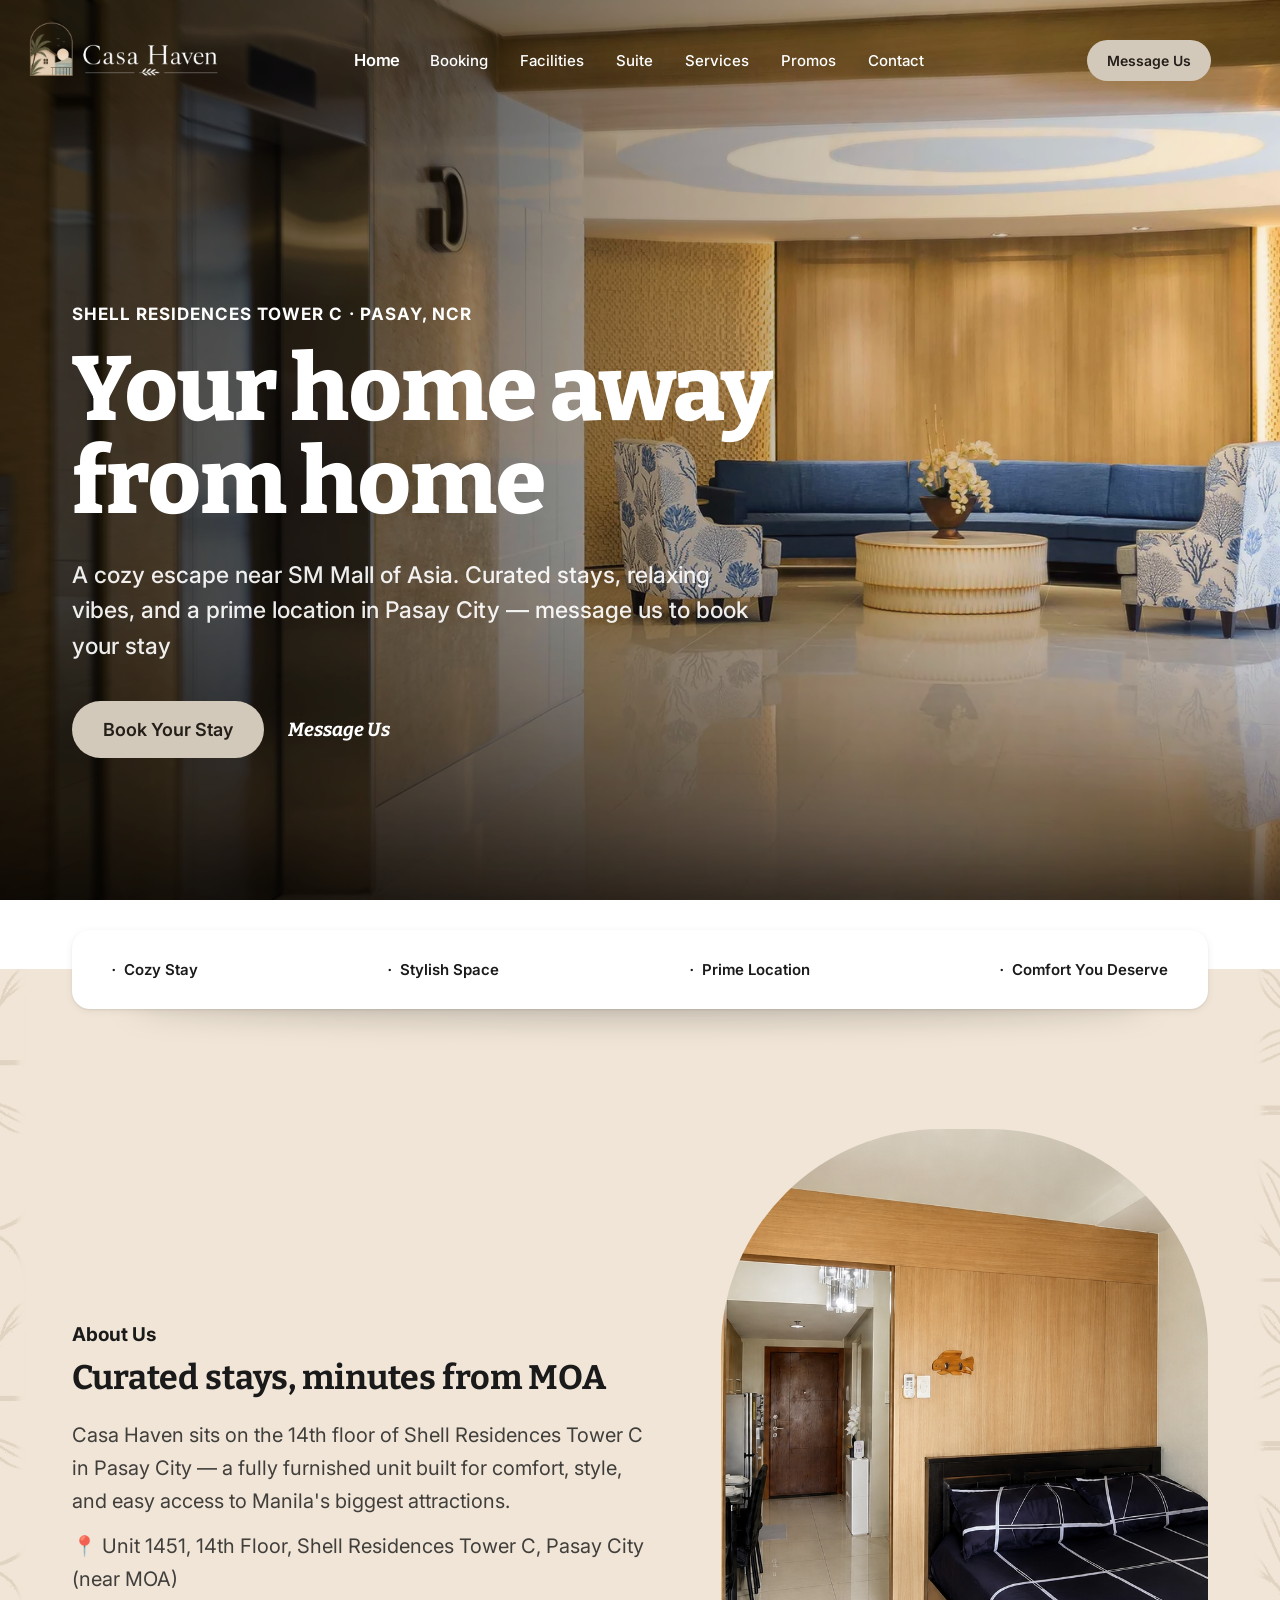
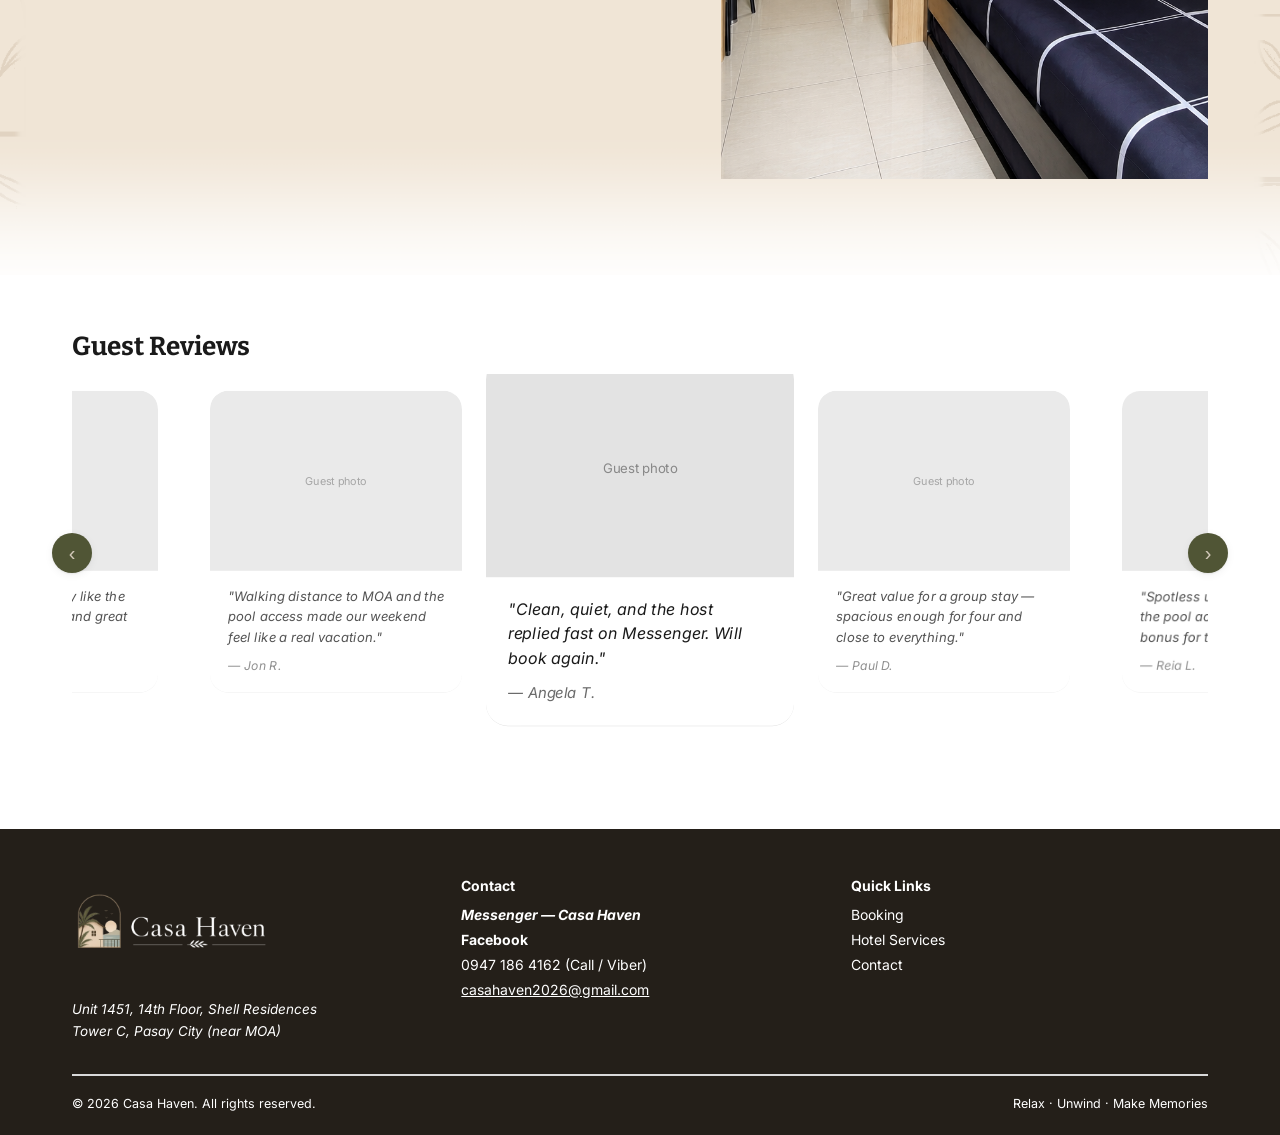
==== index.html @ 9dddc8ff "Add site files" ====
<!DOCTYPE html>
<html lang="en">
<head>
<meta charset="utf-8">
<meta name="viewport" content="width=device-width, initial-scale=1">
<title>Casa Haven</title>
<link rel="preconnect" href="https://fonts.googleapis.com">
<link href="https://fonts.googleapis.com/css2?family=Bitter:ital,wght@0,400;0,600;0,700;0,800;1,400;1,600&family=Inter:ital,wght@0,400;0,500;0,600;0,700;1,500;1,600&display=swap" rel="stylesheet">
<link rel="stylesheet" href="styles.css">
</head>
<body>

<div id="hero-bg-stage" class="hero-bg-stage">
  <div class="hero-bg-layer active" style="background-image:url('assets/hero_page_bg.webp')"></div>
  <div class="hero-bg-layer" style="background-image:url('assets/hero_page_bg2.webp')"></div>
  <div class="hero-bg-layer" style="background-image:url('assets/hero_page_bg3.webp')"></div>
</div>

<nav class="nav">
  <div class="nav-brand" data-nav="home">
    <div class="logo-slot"><img src="assets/ch_logo_v1.webp" alt="Casa Haven logo" class="logo-img"></div>
  </div>
  <button type="button" class="nav-toggle" id="nav-toggle" aria-label="Open menu" aria-expanded="false" aria-controls="nav-drawer">
    <span class="nav-toggle-bar"></span>
    <span class="nav-toggle-bar"></span>
    <span class="nav-toggle-bar"></span>
  </button>
  <div class="nav-overlay" id="nav-overlay"></div>
  <div class="nav-drawer" id="nav-drawer">
    <div class="nav-drawer-header">
      <div class="nav-brand" data-nav="home">
        <div class="logo-slot"><img src="assets/ch_logo_v1.webp" alt="Casa Haven logo" class="logo-img"></div>
      </div>
      <button type="button" class="nav-close" id="nav-close" aria-label="Close menu">&times;</button>
    </div>
    <div class="nav-links">
      <a href="#" data-nav="home">Home</a>
      <a href="#" data-nav="booking">Booking</a>
      <a href="#" data-nav="facilities">Facilities</a>
      <a href="#" data-nav="highlights">Suite</a>
      <a href="#" data-nav="services">Services</a>
      <a href="#" data-nav="promos">Promos</a>
      <a href="#" data-nav="contact">Contact</a>
    </div>
    <a class="btn-message" href="https://m.me/casahaven2026" target="_blank" rel="noopener">Message Us</a>
  </div>
</nav>

<!-- HOME -->
<main data-page="home" class="page">
  <section class="hero">
    <div class="wrap">
      <span class="eyebrow">Shell Residences Tower C · Pasay, NCR</span>
      <h1>Your home away from home</h1>
      <p class="hero-sub">A cozy escape near SM Mall of Asia. Curated stays, relaxing vibes, and a prime location in Pasay City — message us to book your stay</p>
      <div class="hero-ctas">
        <button type="button" class="btn-pill" data-goto="booking">Book Your Stay</button>
        <a class="link-italic-white" href="https://m.me/casahaven2026" target="_blank" rel="noopener">Message Us</a>
      </div>
    </div>
  </section>

  <div class="about-section">
    <div class="wrap tags-wrap">
      <div class="tags-card elev-sm">
        <div class="tag-item"><span class="dot">·</span><span>Cozy Stay</span></div>
        <div class="tag-item"><span class="dot">·</span><span>Stylish Space</span></div>
        <div class="tag-item"><span class="dot">·</span><span>Prime Location</span></div>
        <div class="tag-item"><span class="dot">·</span><span>Comfort You Deserve</span></div>
      </div>
    </div>

    <div class="wrap about-grid">
      <div class="about-text-fade">
        <span class="label-strong">About Us</span>
        <h2>Curated stays, minutes from MOA</h2>
        <p class="body-text">Casa Haven sits on the 14th floor of Shell Residences Tower C in Pasay City — a fully furnished unit built for comfort, style, and easy access to Manila's biggest attractions.</p>
        <p class="body-text">📍 Unit 1451, 14th Floor, Shell Residences Tower C, Pasay City (near MOA)</p>
      </div>
      <div class="arch-photo about-photo-fade"><img src="assets/bedroom.webp" alt="Casa Haven bedroom"></div>
    </div>
  </div>

  <div class="wrap reviews-wrap">
    <h2>Guest Reviews</h2>
    <div class="reviews-carousel">
      <button type="button" class="review-nav review-nav-prev" id="review-prev" aria-label="Previous review">&lsaquo;</button>
      <div class="reviews-viewport">
        <div class="reviews-grid" id="reviews-grid"></div>
      </div>
      <button type="button" class="review-nav review-nav-next" id="review-next" aria-label="Next review">&rsaquo;</button>
    </div>
  </div>
</main>

<!-- BOOKING -->
<section data-page="booking" class="page" hidden>
  <div class="wrap">
    <span class="label-strong">Booking</span>
    <h1 class="page-title">Plan your stay at Casa Haven</h1>
    <p class="body-text lede">Check our updated July 2026 availability and secure your preferred dates before they're fully booked. Message us with your preferred dates and number of guests to reserve your stay.</p>

    <div class="info-cards">
      <div class="card"><span class="card-kicker">Check-in</span><p class="card-title">2:00 PM</p></div>
      <div class="card"><span class="card-kicker">Check-out</span><p class="card-title">12:00 NN</p></div>
      <div class="card"><span class="card-kicker">Location</span><p class="card-title" style="font-size:16px">Tower C, Unit 1451</p></div>
    </div>

    <h2>Stay Rates</h2>
    <table class="table">
      <thead><tr><th>Guests</th><th>Weekdays (Mon–Thu)</th><th>Weekends (Fri–Sun)</th></tr></thead>
      <tbody>
        <tr><td>2 Guests</td><td>₱1,900</td><td>₱2,000</td></tr>
        <tr><td>3–4 Guests</td><td>₱2,400</td><td>₱2,500</td></tr>
      </tbody>
    </table>
    <p class="fine-print">Additional guest: ₱500 per person.</p>

    <h2>Pool Access</h2>
    <table class="table mb-lg">
      <thead><tr><th>When</th><th>Rate</th></tr></thead>
      <tbody>
        <tr><td>Weekdays</td><td>₱150 per person</td></tr>
        <tr><td>Weekends &amp; Holidays</td><td>₱300 per person</td></tr>
      </tbody>
    </table>

    <h2>July 2026 Availability</h2>
    <div class="calendar" id="calendar"></div>
    <p class="fine-print mb-lg">All dates shown are currently open. Message us to confirm and lock in your booking.</p>

    <hr class="hr">

    <div id="booking-form-wrap">
      <h2>Send a Booking Inquiry</h2>
      <form id="booking-form" class="form-grid">
        <div class="field"><label>Full Name</label><input class="input" name="name" required></div>
        <div class="field"><label>Contact Number</label><input class="input" name="contact" required></div>
        <div class="form-break"></div>
        <div class="field"><label>Check-in Date</label><input class="input" type="date" name="checkin"></div>
        <div class="field"><label>Check-out Date</label><input class="input" type="date" name="checkout"><span class="field-error" id="booking-date-error" hidden>Check-out must be at least one day after check-in.</span></div>
        <div class="field"><label>Number of Guests</label><input class="input" type="number" min="1" max="4" name="guests" value="2"></div>
        <div class="field span-all"><label>Message (optional)</label><textarea class="input" name="message"></textarea><span class="word-count" id="booking-message-count">Limit: 200 words max</span></div>
        <div class="span-all"><button type="submit" class="btn btn-primary">Send Inquiry</button></div>
      </form>
    </div>
    <div id="booking-confirm" class="card elev-sm" style="max-width:750px" hidden>
      <span class="card-kicker">Inquiry ready</span>
      <p class="card-title" id="booking-thanks"></p>
      <p class="card-body">Send us this summary on Messenger and we'll confirm availability:</p>
      <p class="card-body" id="booking-summary" style="white-space:pre-line;font-weight:600"></p>
      <div class="btn-row">
        <a class="btn btn-primary" href="https://m.me/casahaven2026" target="_blank" rel="noopener">Open Messenger</a>
        <button type="button" class="btn btn-secondary" id="booking-edit">Edit Inquiry</button>
      </div>
    </div>
  </div>
</section>

<!-- FACILITIES -->
<section data-page="facilities" class="page" hidden>
  <div class="wrap">
    <span class="label-strong page-fade">Room Facilities</span>
    <h1 class="page-title page-fade">Everything you need, right in the room</h1>
    <div class="numbered-list">
      <div class="numbered-row"><p class="num">01</p><div><h3 class="page-fade">Cozy &amp; Stylish Interiors</h3><p class="body-text page-fade">A fully furnished unit designed for comfort, with a warm, home-like feel from the moment you walk in.</p></div></div>
      <div class="numbered-row"><p class="num">02</p><div><h3 class="page-fade">Fast WiFi &amp; Netflix</h3><p class="body-text page-fade">Stay connected and entertained with reliable high-speed internet throughout the unit.</p></div></div>
      <div class="numbered-row"><p class="num">03</p><div><h3 class="page-fade">Air-Conditioned Comfort</h3><p class="body-text page-fade">A cool, comfortable space no matter the weather outside.</p></div></div>
      <div class="numbered-row"><p class="num">04</p><div><h3 class="page-fade">Fully Equipped Kitchen</h3><p class="body-text page-fade">Cook your own meals with a stocked kitchen — great for longer stays.</p></div></div>
      <div class="numbered-row"><p class="num">05</p><div><h3 class="page-fade">24/7 Security &amp; Elevator Access</h3><p class="body-text page-fade">Round-the-clock building security and direct elevator access to your floor.</p></div></div>
      <div class="numbered-row"><p class="num">06</p><div><h3 class="page-fade">Prime Location</h3><p class="body-text page-fade">Minutes from SM Mall of Asia and the rest of the Bay Area.</p></div></div>
    </div>
  </div>
</section>

<!-- SUITE HIGHLIGHTS -->
<section data-page="highlights" class="page" hidden>
  <div class="wrap">
    <span class="label-strong">Suite Highlights</span>
    <h1 class="page-title">Cozy, comfortable, convenient</h1>
    <div class="tag-row">
      <span class="tag tag-outline">Good for 1–4 Pax</span>
      <span class="tag tag-outline">Balcony City View</span>
      <span class="tag tag-outline">Netflix + Fast WiFi</span>
      <span class="tag tag-outline">Fully Furnished</span>
      <span class="tag tag-outline">Short &amp; Long Stay</span>
      <span class="tag tag-outline">Open for Walk-ins</span>
    </div>
    <div class="reviews-carousel">
      <button type="button" class="review-nav review-nav-prev" id="suite-photo-prev" aria-label="Previous photo">&lsaquo;</button>
      <div class="reviews-viewport">
        <div class="suite-photos-grid" id="suite-photos-grid"></div>
      </div>
      <button type="button" class="review-nav review-nav-next" id="suite-photo-next" aria-label="Next photo">&rsaquo;</button>
    </div>
  </div>
</section>

<!-- SERVICES -->
<section data-page="services" class="page" hidden>
  <div class="wrap">
    <span class="label-strong page-fade">Hotel Services</span>
    <h1 class="page-title page-fade">Resort-style amenities at Shell Residences</h1>
    <div class="numbered-list mb-lg">
      <div class="numbered-row"><p class="num">01</p><div><h3 class="page-fade">Swimming Pools</h3><p class="body-text page-fade">Resort-style pools within the Shell Residences complex — pool access rates apply per guest.</p></div></div>
      <div class="numbered-row"><p class="num">02</p><div><h3 class="page-fade">Kids' Playground &amp; Splash Pad</h3><p class="body-text page-fade">A dedicated play area and splash pad, great for families staying with children.</p></div></div>
      <div class="numbered-row"><p class="num">03</p><div><h3 class="page-fade">24/7 Security</h3><p class="body-text page-fade">Manned security and CCTV coverage throughout the property, day and night.</p></div></div>
      <div class="numbered-row"><p class="num">04</p><div><h3 class="page-fade">Elevator Access</h3><p class="body-text page-fade">Direct elevator access from the lobby to every residential floor.</p></div></div>
      <div class="numbered-row"><p class="num">05</p><div><h3 class="page-fade">Landscaped Grounds &amp; Gazebos</h3><p class="body-text page-fade">Palm-lined walkways and shaded gazebos for relaxing outside the unit.</p></div></div>
      <div class="numbered-row"><p class="num">06</p><div><h3 class="page-fade">Elegant Lobby &amp; Reception</h3><p class="body-text page-fade">A well-appointed lobby and reception area for guests and visitors.</p></div></div>
    </div>
    <div class="photo-grid photo-grid-6">
      <div class="photo-block page-fade">Photo — Pool (Day)</div>
      <div class="photo-block page-fade">Photo — Pool (Night)</div>
      <div class="photo-block page-fade">Photo — Lobby</div>
      <div class="photo-block page-fade">Photo — Reception Lounge</div>
      <div class="photo-block page-fade">Photo — Kids' Playground</div>
      <div class="photo-block page-fade">Photo — Splash Pad</div>
    </div>
  </div>
</section>

<!-- PROMOS -->
<section data-page="promos" class="page" hidden>
  <div class="wrap">
    <span class="label-strong">Promos &amp; Offers</span>
    <h1 class="page-title">Nothing live right now</h1>
    <div class="card" style="max-width:640px">
      <p class="card-body">Our last promo has ended — thank you to everyone who took advantage of it. We appreciate your support.</p>
      <p class="card-body">Stay tuned for our next exclusive offer. Follow our Facebook page or message us to be the first to know.</p>
      <a class="btn btn-primary" style="margin-top:8px" href="https://m.me/casahaven2026" target="_blank" rel="noopener">Message Us</a>
    </div>
  </div>
</section>

<!-- CONTACT -->
<section data-page="contact" class="page" hidden>
  <div class="wrap">
    <span class="label-strong">Contact</span>
    <h1 class="page-title">Let's plan your stay</h1>

    <div class="info-cards">
      <div class="card"><span class="card-kicker">Facebook</span><p class="card-title" style="font-size:16px">Casa Haven</p><a class="btn btn-secondary" style="margin-top:12px" href="https://www.facebook.com/casahaven2026" target="_blank" rel="noopener">View Page</a></div>
      <div class="card"><span class="card-kicker">Call / Viber</span><p class="card-title" style="font-size:16px">0947 186 4162</p><a class="btn btn-secondary" style="margin-top:12px" href="tel:09471864162">Call Now</a></div>
      <div class="card"><span class="card-kicker">Messenger</span><p class="card-title" style="font-size:16px">Fastest response</p><a class="btn btn-primary" style="margin-top:12px" href="https://m.me/casahaven2026" target="_blank" rel="noopener">Open Chat</a></div>
    </div>

    <div class="contact-grid">
      <div>
        <div id="contact-form-wrap">
          <h2>Send a Message</h2>
          <form id="contact-form" class="form-grid-1">
            <div class="field"><label>Full Name</label><input class="input" name="name" required></div>
            <div class="field"><label>Contact Number</label><input class="input" name="contact" required></div>
            <div class="field"><label>Message</label><textarea class="input" name="message" required></textarea><span class="word-count" id="contact-message-count">Limit: 200 words max</span></div>
            <div><button type="submit" class="btn btn-primary">Send</button></div>
          </form>
        </div>
      </div>
      <div>
        <h2>Find Us</h2>
        <iframe src="https://www.google.com/maps?q=Shell+Residences+Tower+C+Pasay+City&output=embed" width="100%" height="260" style="border:none" loading="lazy"></iframe>
        <a class="link-italic" href="https://maps.app.goo.gl/dVfGpufQKGo54vK16" target="_blank" rel="noopener" style="display:inline-block;margin-top:12px">View on Google Maps</a>
        <p class="body-text" style="margin-top:8px">Unit 1451, 14th Floor, Shell Residences Tower C, Pasay City (near MOA)</p>
      </div>
    </div>

    <hr class="hr">

    <h2>Frequently Asked Questions</h2>
    <div class="faq-list">
      <details><summary>What are the check-in and check-out times?</summary><p>Check-in is at 2:00 PM and check-out is at 12:00 NN.</p></details>
      <details><summary>How do I book a stay?</summary><p>Message us on Facebook Messenger or send an inquiry through the Booking or Contact page with your preferred dates and number of guests.</p></details>
      <details><summary>Is pool access included?</summary><p>Pool access is separate: ₱150 per person on weekdays, ₱300 per person on weekends and holidays.</p></details>
      <details><summary>How many guests can stay?</summary><p>The unit comfortably fits 1–4 guests. Additional guests are ₱500 per person.</p></details>
      <details><summary>Where exactly is Casa Haven located?</summary><p>Unit 1451, 14th Floor, Shell Residences Tower C, Pasay City — a short ride from SM Mall of Asia.</p></details>
    </div>
  </div>
</section>

<footer class="site-footer">
  <div class="wrap">
    <div class="footer-cols">
      <div>
        <div class="nav-brand" style="margin-bottom:12px">
          <div class="logo-slot"><img src="assets/ch_logo_v1.webp" alt="Casa Haven logo" class="logo-img"></div>
        </div>
        <p class="footer-address">Unit 1451, 14th Floor, Shell Residences Tower C, Pasay City (near MOA)</p>
      </div>
      <div>
        <span class="footer-heading">Contact</span>
        <div class="footer-links">
          <a class="link-italic" href="https://m.me/casahaven2026" target="_blank" rel="noopener">Messenger — Casa Haven</a>
          <span class="footer-fb">Facebook</span>
          <a href="tel:09471864162">0947 186 4162 (Call / Viber)</a>
          <a href="mailto:casahaven2026@gmail.com" style="text-decoration:underline">casahaven2026@gmail.com</a>
        </div>
      </div>
      <div>
        <span class="footer-heading">Quick Links</span>
        <div class="footer-links">
          <a href="#" data-nav="booking">Booking</a>
          <a href="#" data-nav="services">Hotel Services</a>
          <a href="#" data-nav="contact">Contact</a>
        </div>
      </div>
    </div>
    <hr class="hr footer-hr">
    <div class="footer-bottom">
      <span id="copyright"></span>
      <span>Relax · Unwind · Make Memories</span>
    </div>
  </div>
</footer>

<button type="button" id="scroll-top" class="scroll-top-btn" aria-label="Back to top">
  <svg width="20" height="20" viewBox="0 0 24 24" fill="none" stroke="currentColor" stroke-width="2.5" stroke-linecap="round" stroke-linejoin="round"><line x1="12" y1="19" x2="12" y2="5"></line><polyline points="5 12 12 5 19 12"></polyline></svg>
</button>

<div class="lightbox" id="lightbox" aria-hidden="true">
  <button type="button" class="lightbox-close" id="lightbox-close" aria-label="Close image">&times;</button>
  <img class="lightbox-img" id="lightbox-img" src="" alt="">
</div>

<script src="script.js"></script>
</body>
</html>
---- styles.css ----
/* Casa Haven */
:root {
  --color-bg: #ffffff;
  --color-text: #1a1a1a;
  --color-surface: #eae9e9;
  --color-accent: #6b6b6b;
  --color-accent-700: #4a4a4a;
  --color-accent-600: #5a5a5a;
  --color-accent-100: #f2f2f2;
  --color-accent-800: #333333;
  --color-divider: #d9d9d9;
  --font-heading: 'Bitter', serif;
  --font-body: 'Inter', sans-serif;
  --radius-md: 20px;
  --shadow-sm: 0 1px 2px rgba(0,0,0,0.08), 0 2px 8px rgba(0,0,0,0.06);
}
* , *::before, *::after { box-sizing: border-box; }
body { margin: 0; font-family: var(--font-body); color: var(--color-text); background: var(--color-bg); text-wrap: pretty; }
h1, h2, h3 { font-family: var(--font-heading); font-weight: 700; margin: 0 0 12px; }
h2 { font-size: 26px; }
h3 { font-size: 20px; margin-bottom: 6px; }
p { margin: 0 0 12px; }
a { color: var(--color-accent-700); text-decoration: none; }
a:hover { color: var(--color-accent); }
.wrap { max-width: 1200px; margin: 0 auto; padding: 0 32px; }
.hr { height: 2px; border: 0; background: var(--color-divider); margin: 24px 0; }
.elev-sm { box-shadow: var(--shadow-sm); }
.body-text { font-size: 17px; line-height: 1.65; color: color-mix(in srgb, var(--color-text) 82%, transparent); max-width: 46ch; }
.label-strong { display: block; font-weight: 700; font-size: 16px; margin: 24px 0 12px; }
.fine-print { font-size: 14px; color: color-mix(in srgb, var(--color-text) 70%, transparent); }
.mb-lg { margin-bottom: 40px; }

/* shared hero + nav background stage — a single layer both sections sit transparently over */
.hero-bg-stage {
  position: absolute;
  top: 0;
  left: 0;
  width: 100%;
  z-index: -1;
  opacity: 0;
  pointer-events: none;
  transition: opacity 0.3s ease;
}
.hero-bg-stage.visible { opacity: 1; }
.hero-bg-layer {
  position: absolute;
  inset: 0;
  background-position: center top;
  background-size: cover;
  background-repeat: no-repeat;
  background-attachment: fixed;
  opacity: 0;
  transition: opacity 2s ease;
}
.hero-bg-layer.active { opacity: 1; }

/* nav */
.nav { display: flex; align-items: center; justify-content: space-between; gap: 16px; flex-wrap: nowrap; padding: 5px 24px; position: relative; background: rgba(0,0,0,0); transition: background-color 0.3s ease; }
.nav-brand { display: flex; align-items: center; gap: 10px; cursor: pointer; flex-shrink: 0; }
.logo-slot { width: 90px; height: 110px; display: flex; align-items: center; justify-content: center; flex-shrink: 0; margin-left: 50px; }
.logo-img { height: 100%; width: auto; object-fit: contain; }
.brand-name { font-family: var(--font-heading); font-weight: 600; font-size: 20px; white-space: nowrap; }
.nav-drawer { display: flex; align-items: center; gap: 24px; }
.nav-links { display: flex; gap: 32px; flex-wrap: nowrap; align-items: center; flex-shrink: 0; position: absolute; left: 50%; top: 50%; transform: translate(-50%, -50%); }
.nav-links a { font-size: 15px; font-weight: 500; color: #241F19; cursor: pointer; position: relative; transition: color 0.3s ease, transform 0.2s ease; }
.nav-links a.active { font-weight: 600; color: var(--color-accent); }
@media (min-width: 1025px) {
  .nav { background: #241f19; }
  .nav:has(+ main[data-page="home"]:not([hidden])) { background: rgba(0,0,0,0); }
  .nav-links a { color: #fff; }
  .nav-links a.active { color: #fff; transform: scale(1.1); }
  .nav-links a::after {
    content: "";
    position: absolute;
    left: 0;
    right: 0;
    bottom: -5px;
    height: 1px;
    background: currentColor;
    transform: scaleX(0);
    transform-origin: center;
    transition: transform 0.3s ease;
  }
  .nav-links a:hover { text-decoration: none; }
  .nav-links a:hover::after { transform: scaleX(1); }
}
.btn-message { font-weight: 600; font-size: 14px; color: #241f19; background: #d3c9ba; padding: 12px 20px; border-radius: 999px; white-space: nowrap; flex-shrink: 0; margin-right: 45px; transition: color 0.2s ease, background-color 0.2s ease; }
.btn-message:hover { color: #d3c9ba; background: #241f19; }

/* nav drawer toggle (hidden on desktop) */
.nav-toggle { display: none; flex-direction: column; justify-content: center; gap: 5px; width: 40px; height: 40px; padding: 8px; background: none; border: none; border-radius: 8px; cursor: pointer; flex-shrink: 0; }
.nav-toggle:hover { background: rgba(0,0,0,0.06); }
.nav-toggle-bar { display: block; width: 100%; height: 2px; background: var(--color-text); border-radius: 2px; transition: transform 0.25s ease, opacity 0.25s ease; }
.nav-drawer-header { display: none; }
.nav-overlay { display: none; }

/* hero */
.hero { position: relative; padding: 72px 35px 100px; min-height: 850px; display: flex; flex-direction: column; justify-content: center; }
.hero .wrap { padding-right: 450px; }
.eyebrow { display: block; font-weight: 700; font-size: 14px; letter-spacing: 0.06em; text-transform: uppercase; color: #fff; margin-bottom: 20px; }
.hero h1 { font-weight: 800; font-size: clamp(40px, 6.5vw, 76px); line-height: 1.02; letter-spacing: -0.01em; max-width: 15ch; color: #fff; margin-bottom: 28px; }
.hero-sub { font-weight: 500; font-size: 19px; line-height: 1.55; max-width: 46ch; color: rgba(255,255,255,0.92); margin-bottom: 36px; }
.hero-ctas { display: flex; gap: 24px; flex-wrap: wrap; align-items: center; }
.btn-pill { font-family: var(--font-body); font-weight: 600; font-size: 15px; color: var(--color-text); background: #e3e3e3; border: none; padding: 15px 26px; border-radius: 999px; cursor: pointer; }
.link-italic-white { font-family: var(--font-heading); font-style: italic; font-weight: 700; font-size: 16px; color: #fff; position: relative; }
.link-italic-white::after {
  content: "";
  position: absolute;
  left: 0;
  right: 0;
  bottom: -3px;
  height: 1px;
  background: currentColor;
  transform: scaleX(0);
  transform-origin: center;
  transition: transform 0.3s ease;
}
.link-italic-white:hover { color: #fff; }
@media (min-width: 1025px) {
  .eyebrow { font-size: 17px; }
  .hero h1 { font-size: clamp(48px, 7.8vw, 91px); }
  .hero-sub { font-size: 23px; }
  .btn-pill { font-size: 18px; padding: 18px 31px; color: #241f19; background: #d3c9ba; transition: color 0.2s ease, background-color 0.2s ease; }
  .btn-pill:hover { color: #d3c9ba; background: #241f19; }
  .link-italic-white { font-size: 19px; }
  .link-italic-white:hover { text-decoration: none; }
  .link-italic-white:hover::after { transform: scaleX(1); }
}

/* tags card */
.tags-wrap { padding: 0 32px; margin-top: -40px; position: relative; z-index: 2; }
.tags-card { position: relative; background: #fff; border-radius: 18px; padding: 30px 40px; display: grid; grid-template-columns: repeat(auto-fit, minmax(200px, 1fr)); gap: 24px; }
@media (min-width: 1025px) {
  .tags-card { display: flex; flex-wrap: wrap; justify-content: space-between; }
}
.tags-card::after { content: ""; position: absolute; left: 5%; right: 5%; bottom: -10px; height: 30px; background: rgba(0,0,0,0.20); filter: blur(15px); border-radius: 50%; z-index: -1; }
.tag-item { display: flex; align-items: center; gap: 8px; font-size: 15px; font-weight: 600; }
.tag-item .dot { font-family: var(--font-heading); font-weight: 700; }

/* about */
.about-grid { padding: 96px 32px 48px; display: grid; grid-template-columns: minmax(0,6fr) minmax(0,5fr); gap: 64px; align-items: center; }
@media (min-width: 1025px) {
  .about-section { background: #f0e5d6 url("assets/about_us_bg.webp") center bottom / cover no-repeat; padding-top: 1px; margin-top: -1px; }
  .about-grid { padding: 120px 32px 96px; }
  .arch-photo { aspect-ratio: 4/3; }
  .about-grid .label-strong { font-size: 19px; }
  .about-grid h2 { font-size: 41px; }
  .about-grid .body-text { font-size: 20px; }
  .about-text-fade { opacity: 0; transform: translateY(28px); transition: opacity 0.8s ease-out, transform 0.8s ease-out; }
  .about-text-fade.is-visible { opacity: 1; transform: translateY(0); }
  .about-photo-fade { opacity: 0; transform: translateX(-60px); transition: opacity 0.8s ease-out, transform 0.8s ease-out; }
  .about-photo-fade.is-visible { opacity: 1; transform: translateX(0); }
}
.about-grid h2 { font-size: 34px; line-height: 1.2; margin-bottom: 20px; }
.arch-photo { width: 100%; aspect-ratio: 3/4; border-radius: 220px 220px 0 0; background: #e3e3e3; overflow: hidden; }
.arch-photo img { width: 100%; height: 100%; object-fit: cover; display: block; }

/* reviews */
.reviews-wrap { padding: 56px 32px 96px; }
.reviews-grid { display: grid; grid-template-columns: repeat(auto-fit, minmax(240px, 1fr)); gap: 24px; margin-bottom: 24px; }
.review-card { background: #fff; border-radius: 20px; box-shadow: var(--shadow-sm); overflow: hidden; clip-path: inset(0 round 20px); display: flex; flex-direction: column; height: 100%; }
.review-photo { width: 100%; height: 200px; background: #e3e3e3; flex-shrink: 0; display: flex; align-items: center; justify-content: center; color: #888; font-size: 12px; }
.review-body { padding: 18px 20px 22px; flex: 1; }
.review-quote { font-style: italic; font-size: 14.5px; line-height: 1.55; margin-bottom: 12px; }
.review-name { font-style: italic; font-size: 13.5px; color: color-mix(in srgb, var(--color-text) 65%, transparent); margin: 0; }
.reviews-carousel { position: relative; }
.reviews-viewport { overflow: hidden; }
.review-nav {
  position: absolute;
  top: 50%;
  transform: translateY(-50%);
  width: 40px;
  height: 40px;
  border-radius: 50%;
  border: none;
  background: #505535;
  box-shadow: var(--shadow-sm);
  color: #d3c9ba;
  font-size: 20px;
  line-height: 1;
  cursor: pointer;
  z-index: 2;
  transition: background 0.2s ease, transform 0.2s ease;
}
.review-nav:hover { background: var(--color-accent-100); }
.review-nav-prev { left: -20px; }
.review-nav-next { right: -20px; }
@media (min-width: 1025px) {
  .reviews-grid { display: flex; align-items: center; gap: 24px; transition: transform 0.45s cubic-bezier(.25,.8,.4,1); will-change: transform; }
  .review-card { width: 280px; flex-shrink: 0; transform: scale(0.9); opacity: 0.75; transition: transform 0.4s ease, box-shadow 0.4s ease, opacity 0.4s ease; }
  .review-card.active { transform: scale(1.1); opacity: 1; box-shadow: 0 10px 28px rgba(0,0,0,0.18); position: relative; z-index: 1; }
}

/* generic page sections */
.page { padding: 56px 0 64px; }
main.page { padding: 0; }
.page:not([data-page="home"]) { background: #d3c9ba; --color-divider: #241f19; }
.page-title { font-size: clamp(32px, 4.5vw, 48px); line-height: 1.1; margin-bottom: 16px; }
.lede { font-size: 15.5px; max-width: 60ch; margin-bottom: 40px; }

/* info cards / booking */
.info-cards { display: grid; grid-template-columns: repeat(auto-fit, minmax(200px, 1fr)); gap: 16px; margin-bottom: 40px; }
.info-cards .card { background: #505535; }
.info-cards .card-kicker, .info-cards .card-title { color: #d3c9ba; }
.card { display: flex; flex-direction: column; gap: 8px; padding: 12px; border-radius: var(--radius-md); background: var(--color-surface); }
.card-kicker { font-size: 10px; letter-spacing: 0.1em; text-transform: uppercase; color: var(--color-accent-700); }
.card-title { font-family: var(--font-heading); font-weight: 700; font-size: 17px; margin: 4px 0 0; }
.card-body { margin: 0; font-size: 13px; opacity: 0.85; }
.btn { display: inline-flex; align-items: center; justify-content: center; gap: 6px; cursor: pointer; text-decoration: none; font-family: var(--font-heading); font-weight: 700; font-size: 14px; color: var(--color-text); background: transparent; border: 1px solid transparent; padding: 8px 14px; border-radius: var(--radius-md); }
.btn-primary { background: var(--color-accent); color: #fff; }
.btn-primary:hover { background: var(--color-accent-600); }
.btn-secondary { border-color: var(--color-divider); }
.btn-secondary:hover { background: rgba(0,0,0,0.05); }
.btn-ghost { color: var(--color-accent-700); padding-inline: 4px; }
.btn-row { display: flex; gap: 12px; margin-top: 16px; flex-wrap: wrap; }
[data-page="booking"] .btn { background: #505535; color: #d3c9ba; }
[data-page="booking"] .btn:hover { background: #505535; color: #d3c9ba; }
[data-page="contact"] .info-cards .btn { background: #d3c9ba; color: #241f19; }
[data-page="contact"] .info-cards .btn:hover { background: #d3c9ba; color: #241f19; }
[data-page="contact"] .info-cards .btn-secondary { border: none; }
#contact-form .btn { font-size: 16.8px; padding: 9.6px 16.8px; background: #505535; color: #d3c9ba; }
#contact-form .btn:hover { background: #505535; color: #d3c9ba; }

.table { width: 100%; border-collapse: collapse; font-size: 14px; margin-bottom: 8px; }
.table th { text-align: left; font-size: 11px; letter-spacing: 0.08em; text-transform: uppercase; color: color-mix(in srgb, var(--color-text) 60%, transparent); padding: 8px; border-bottom: 2px solid var(--color-divider); }
.table td { padding: 8px; border-bottom: 1px solid var(--color-divider); }

.calendar { display: grid; grid-template-columns: repeat(7, 1fr); gap: 6px; margin-bottom: 16px; }
.cal-label { text-align: center; font-size: 12px; letter-spacing: 0.06em; text-transform: uppercase; color: color-mix(in srgb, var(--color-text) 70%, transparent); padding-bottom: 6px; }
.cal-cell { aspect-ratio: 1; border: 1px solid var(--color-divider); display: flex; flex-direction: column; align-items: center; justify-content: center; gap: 2px; font-size: 13px; font-weight: 600; }
.cal-cell svg { display: block; }

.field > label { display: block; font-size: 12px; margin-bottom: 5px; color: color-mix(in srgb, var(--color-text) 70%, transparent); }
.word-count { display: block; font-size: 11px; margin-top: 4px; color: color-mix(in srgb, var(--color-text) 60%, transparent); text-align: right; }
.field-error { display: block; font-size: 12px; margin-top: 5px; color: #b3413d; }
.field-error[hidden] { display: none; }
.input { width: 100%; min-height: 36px; padding: 6px 10px; font: inherit; font-size: 14px; color: var(--color-text); background: var(--color-surface); border: 1px solid var(--color-divider); border-radius: var(--radius-md); }
textarea.input { height: 36px; resize: none; overflow-y: auto; line-height: 1.4; }
.input:focus-visible { outline: 2px solid var(--color-accent); border-color: var(--color-accent); }
#booking-form-wrap .input, #contact-form-wrap .input { border: none; }
#booking-form-wrap .input:focus-visible, #contact-form-wrap .input:focus-visible { outline: none; }
.form-grid { display: grid; grid-template-columns: repeat(auto-fit, minmax(220px, 1fr)); gap: 16px; max-width: 760px; margin-bottom: 15px; }
.form-break { grid-column: 1 / -1; height: 0; }
.form-grid-1 { display: grid; gap: 16px; }
@media (min-width: 1025px) {
  #contact-confirm { margin-top: 28px; }
}
.span-all { grid-column: 1 / -1; }

.numbered-list { margin-bottom: 40px; }
.numbered-row { display: grid; grid-template-columns: minmax(48px,80px) minmax(0,1fr); gap: 24px; align-items: baseline; padding: 24px 0; border-top: 2px solid var(--color-divider); }
.num { font-family: var(--font-heading); font-weight: 700; font-size: 15px; margin: 0; }

@media (min-width: 1025px) {
  .page-fade { opacity: 0; transform: translateY(24px); transition: opacity 0.6s ease-out, transform 0.6s ease-out; }
  .page-fade.is-visible { opacity: 1; transform: translateY(0); }
}

.tag-row { display: flex; gap: 10px; flex-wrap: wrap; margin-bottom: 48px; }
.tag { display: inline-flex; align-items: center; font-size: 11px; letter-spacing: 0.02em; padding: 3px 10px; border-radius: 15px; }
.tag-outline { border: 1px solid var(--color-accent); color: var(--color-accent-700); }

.photo-grid { display: grid; grid-template-columns: repeat(auto-fit, minmax(220px, 1fr)); gap: 16px; }
.photo-block { background: #eae7e7; border: 1px dashed #bab6b6; aspect-ratio: 4/3; display: flex; align-items: center; justify-content: center; text-align: center; padding: 12px; font-size: 12px; letter-spacing: 0.06em; text-transform: uppercase; color: #605d5d; }

/* suite photos carousel — same sliding-track technique as the guest reviews carousel */
.suite-photos-grid { display: grid; grid-template-columns: repeat(auto-fit, minmax(220px, 1fr)); gap: 16px; margin-bottom: 24px; }
.suite-photo-card { border-radius: 20px; overflow: hidden; background: #eae7e7; aspect-ratio: 4/3; box-shadow: var(--shadow-sm); cursor: pointer; }
.suite-photo-card img { width: 100%; height: 100%; object-fit: cover; display: block; }
@media (min-width: 1025px) {
  .suite-photos-grid { display: flex; align-items: center; gap: 20px; transition: transform 0.45s cubic-bezier(.25,.8,.4,1); will-change: transform; }
  .suite-photo-card { width: 320px; flex-shrink: 0; transform: scale(0.9); opacity: 0.75; transition: transform 0.4s ease, box-shadow 0.4s ease, opacity 0.4s ease; }
  .suite-photo-card.active { transform: scale(1.05); opacity: 1; box-shadow: 0 10px 28px rgba(0,0,0,0.18); position: relative; z-index: 1; }
}

/* suite photo lightbox */
.lightbox { position: fixed; inset: 0; background: rgba(0,0,0,0.9); display: flex; align-items: center; justify-content: center; padding: 56px 24px; z-index: 200; opacity: 0; pointer-events: none; transition: opacity 0.25s ease; }
.lightbox.open { opacity: 1; pointer-events: auto; }
.lightbox-img { max-width: 100%; max-height: 100%; object-fit: contain; border-radius: 8px; box-shadow: 0 20px 60px rgba(0,0,0,0.5); }
.lightbox-close { position: absolute; top: 18px; right: 20px; width: 44px; height: 44px; border-radius: 50%; border: none; background: rgba(255,255,255,0.15); color: #fff; font-size: 26px; line-height: 1; cursor: pointer; transition: background 0.2s ease; }
.lightbox-close:hover { background: rgba(255,255,255,0.3); }

.contact-grid { display: grid; grid-template-columns: minmax(0,1fr) minmax(0,1fr); gap: 48px; margin-bottom: 56px; }

.faq-list details { border-top: 2px solid var(--color-divider); padding: 16px 0; }
.faq-list summary { font-family: var(--font-heading); font-weight: 700; font-size: 16px; cursor: pointer; }
.faq-list summary::-webkit-details-marker { display: none; }
.faq-list p { font-size: 15px; line-height: 1.6; color: color-mix(in srgb, var(--color-text) 78%, transparent); margin: 12px 0 0; }

/* footer */
.site-footer { background: #e9e9e9; padding: 48px 32px 24px; }
@media (min-width: 1025px) {
  .site-footer { background: #241f19; color: #fff; }
  .site-footer .footer-links a,
  .site-footer .footer-links span,
  .site-footer .footer-address,
  .site-footer .footer-bottom { color: #fff; }
}
.footer-cols { display: grid; grid-template-columns: repeat(auto-fit, minmax(220px, 1fr)); gap: 32px; padding-bottom: 32px; }
.footer-heading { display: block; font-weight: 700; font-size: 14px; margin-bottom: 12px; }
.footer-links { display: grid; gap: 8px; font-size: 14px; }
.footer-links a, .footer-links span { color: var(--color-text); }
.footer-fb { font-weight: 700; }
.link-italic { font-style: italic; font-weight: 700; }
.footer-address { font-style: italic; font-size: 13.5px; line-height: 1.6; color: color-mix(in srgb, var(--color-text) 70%, transparent); max-width: 32ch; margin: 0; }
.footer-hr { border-color: #d3d3d3; margin: 0 0 20px; }
.footer-bottom { display: flex; justify-content: space-between; flex-wrap: wrap; gap: 16px; font-size: 12.5px; color: color-mix(in srgb, var(--color-text) 60%, transparent); }

@media (max-width: 760px) {
  .about-grid, .contact-grid { grid-template-columns: 1fr; }
}

/* =========================================================
   Navigation drawer — shared behavior for phones + tablets
   Hamburger sits top-right; drawer slides in from the right.
========================================================= */
@media (max-width: 1024px) {
  body.no-scroll { overflow: hidden; }

  .nav-toggle { display: flex; }
  .nav-toggle[aria-expanded="true"] .nav-toggle-bar:nth-child(1) { transform: translateY(7px) rotate(45deg); }
  .nav-toggle[aria-expanded="true"] .nav-toggle-bar:nth-child(2) { opacity: 0; }
  .nav-toggle[aria-expanded="true"] .nav-toggle-bar:nth-child(3) { transform: translateY(-7px) rotate(-45deg); }

  .nav-overlay { display: block; position: fixed; inset: 0; background: rgba(0,0,0,0.45); opacity: 0; pointer-events: none; transition: opacity 0.3s ease; z-index: 90; }
  .nav-overlay.open { opacity: 1; pointer-events: auto; }

  .nav-drawer {
    position: fixed; top: 0; right: 0; height: 100dvh;
    flex-direction: column; align-items: stretch; gap: 0;
    background: #fff; box-shadow: -12px 0 32px rgba(0,0,0,0.18);
    transform: translateX(100%); transition: transform 0.32s ease;
    z-index: 100; overflow-y: auto;
  }
  .nav-drawer.open { transform: translateX(0); }

  .nav-drawer-header { display: flex; align-items: center; justify-content: space-between; padding: 16px 20px; border-bottom: 1px solid var(--color-divider); flex-shrink: 0; }
  .nav-drawer-header .nav-brand { cursor: default; }
  .nav-close { width: 36px; height: 36px; border: none; background: none; font-size: 26px; line-height: 1; color: var(--color-text); cursor: pointer; border-radius: 8px; }
  .nav-close:hover { background: rgba(0,0,0,0.06); }

  .nav-drawer .nav-links { position: static; transform: none; flex-direction: column; align-items: stretch; gap: 0; padding: 8px 0; }
  .nav-drawer .nav-links a { padding: 16px 24px; border-bottom: 1px solid var(--color-divider); }
  .nav-drawer .nav-links a.active { background: var(--color-accent-100); }
  .nav-drawer .btn-message { margin: 20px 24px; text-align: center; }

  .nav > .nav-brand { flex-shrink: 1; }
}

/* =========================================================
   Tablet (iPad / Android tablets) — 641px to 1024px
========================================================= */
@media (min-width: 641px) and (max-width: 1024px) {
  .nav-drawer { width: min(380px, 60vw); }
  .wrap { padding: 0 28px; }
  .hero .wrap { padding-right: 0; }
  .about-grid { grid-template-columns: 1fr; padding: 72px 28px 40px; gap: 40px; }
  .arch-photo { aspect-ratio: 16/9; border-radius: 32px; }
  .contact-grid { gap: 32px; }

  .tags-card { grid-template-columns: none; display: flex; flex-wrap: nowrap; overflow-x: auto; -webkit-overflow-scrolling: touch; scrollbar-width: none; justify-content: space-between; }
  .tags-card::-webkit-scrollbar { display: none; }
  .tag-item { flex-shrink: 0; white-space: nowrap; }
}

/* =========================================================
   Phones (iPhone / Android) — up to 640px
========================================================= */
@media (max-width: 640px) {
  .nav-drawer { width: 84vw; max-width: 320px; }
  .wrap { padding: 0 18px; }
  .nav { padding: 12px 16px; }
  .brand-name { font-size: 17px; }
  .logo-slot { width: 76px; height: 76px; }

  .hero .wrap { padding-right: 0; }

  .tags-wrap { padding: 0 18px; margin-top: -28px; }
  .tags-card { grid-template-columns: none; display: flex; flex-wrap: nowrap; overflow-x: auto; -webkit-overflow-scrolling: touch; scrollbar-width: none; padding: 20px 20px; gap: 22px; }
  .tags-card::-webkit-scrollbar { display: none; }
  .tag-item { flex-shrink: 0; white-space: nowrap; font-size: 13.5px; }

  .about-grid { grid-template-columns: 1fr; padding: 56px 18px 32px; gap: 28px; }
  .about-grid h2 { font-size: 27px; }
  .arch-photo { aspect-ratio: 4/3; border-radius: 24px; }

  .reviews-wrap { padding: 40px 18px 64px; }

  .page { padding: 40px 0 48px; }
  .page-title { font-size: clamp(28px, 8vw, 36px); }

  .info-cards { grid-template-columns: 1fr; }
  .form-grid { grid-template-columns: 1fr; }
  .contact-grid { grid-template-columns: 1fr; gap: 32px; }

  .table { font-size: 13px; }
  .calendar { gap: 4px; }
  .cal-cell { font-size: 11px; }

  .site-footer { padding: 40px 18px 20px; }
  .footer-cols { grid-template-columns: 1fr; gap: 24px; }
}

/* scroll-to-top button */
.scroll-top-btn { display: none; }
@media (min-width: 1025px) {
  .scroll-top-btn {
    display: flex;
    align-items: center;
    justify-content: center;
    position: fixed;
    right: 32px;
    bottom: 32px;
    width: 48px;
    height: 48px;
    border-radius: 50%;
    border: none;
    background: var(--color-accent);
    color: #fff;
    cursor: pointer;
    box-shadow: var(--shadow-sm);
    opacity: 0;
    transform: translateY(12px);
    pointer-events: none;
    transition: opacity 0.25s ease, transform 0.25s ease, background 0.2s ease;
    z-index: 200;
  }
  .scroll-top-btn:hover { background: var(--color-accent-600); }
  .scroll-top-btn.visible { opacity: 1; transform: translateY(0); pointer-events: auto; }
}
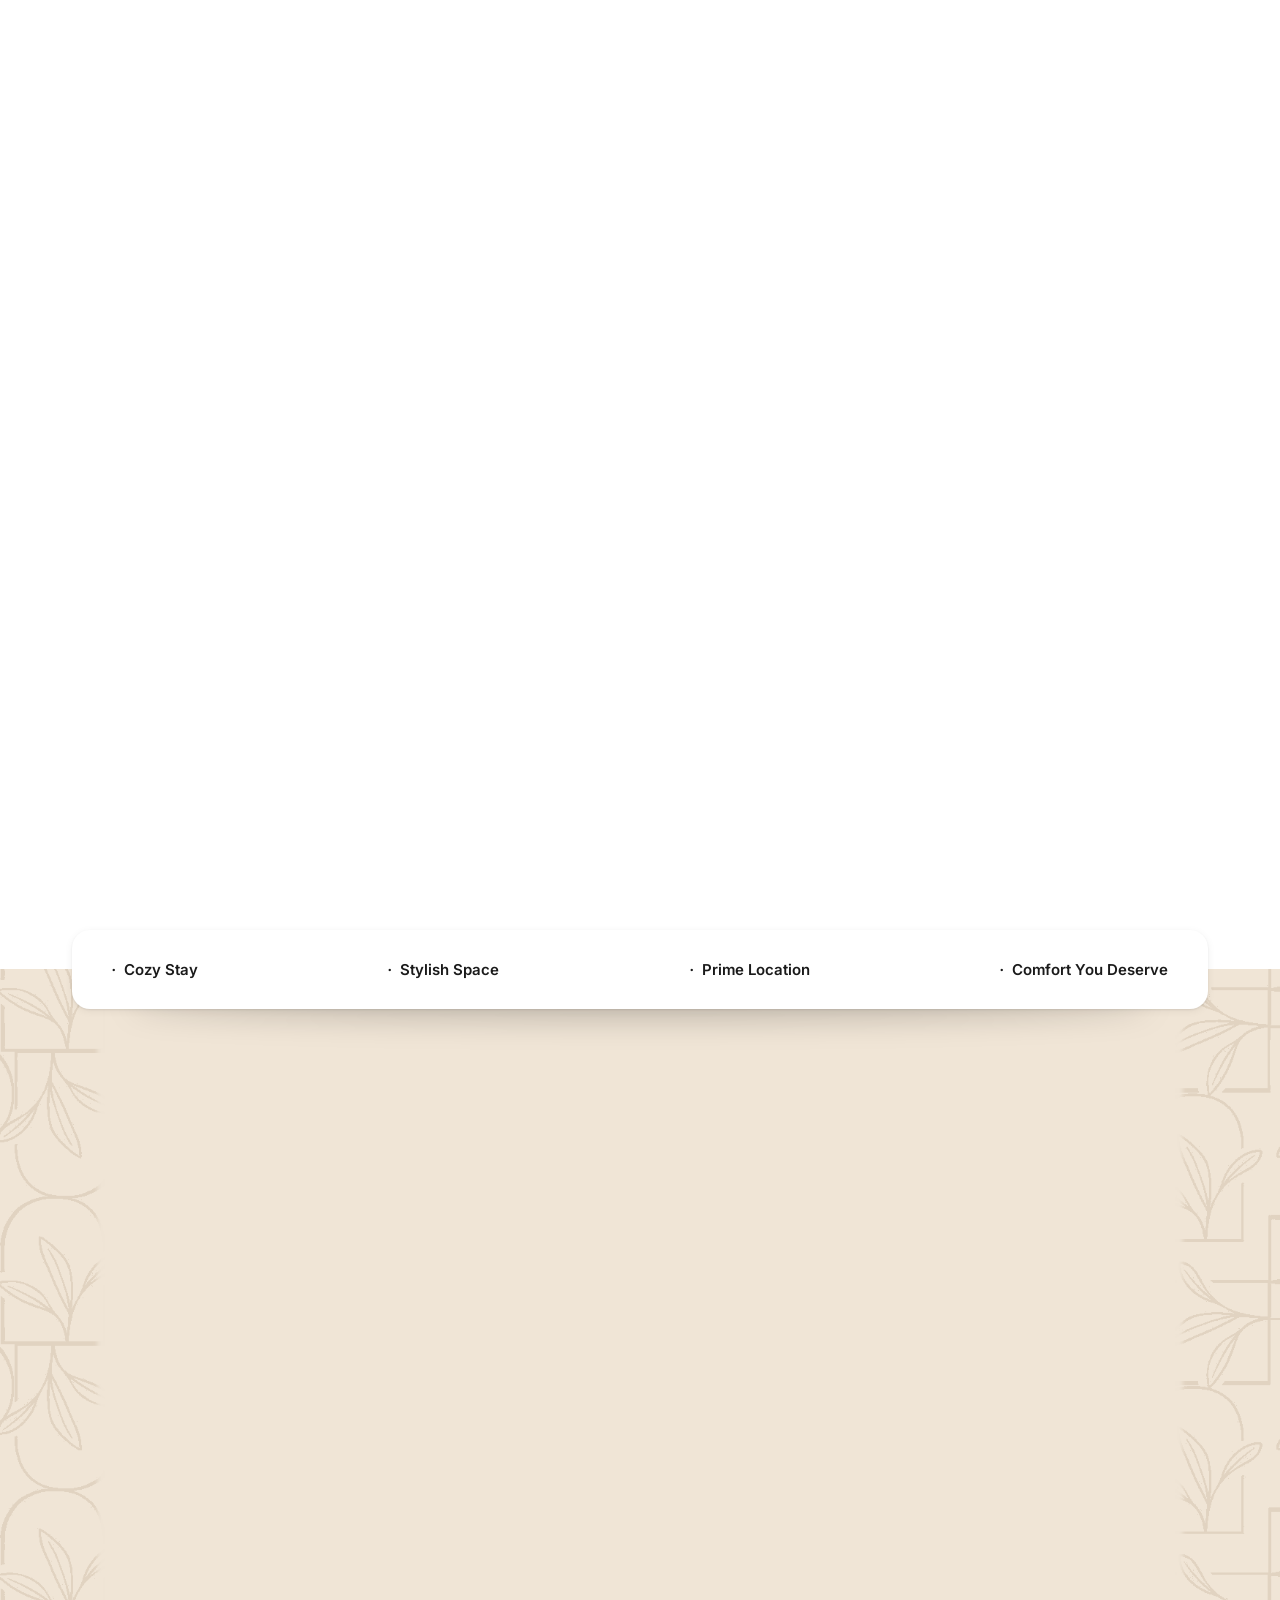
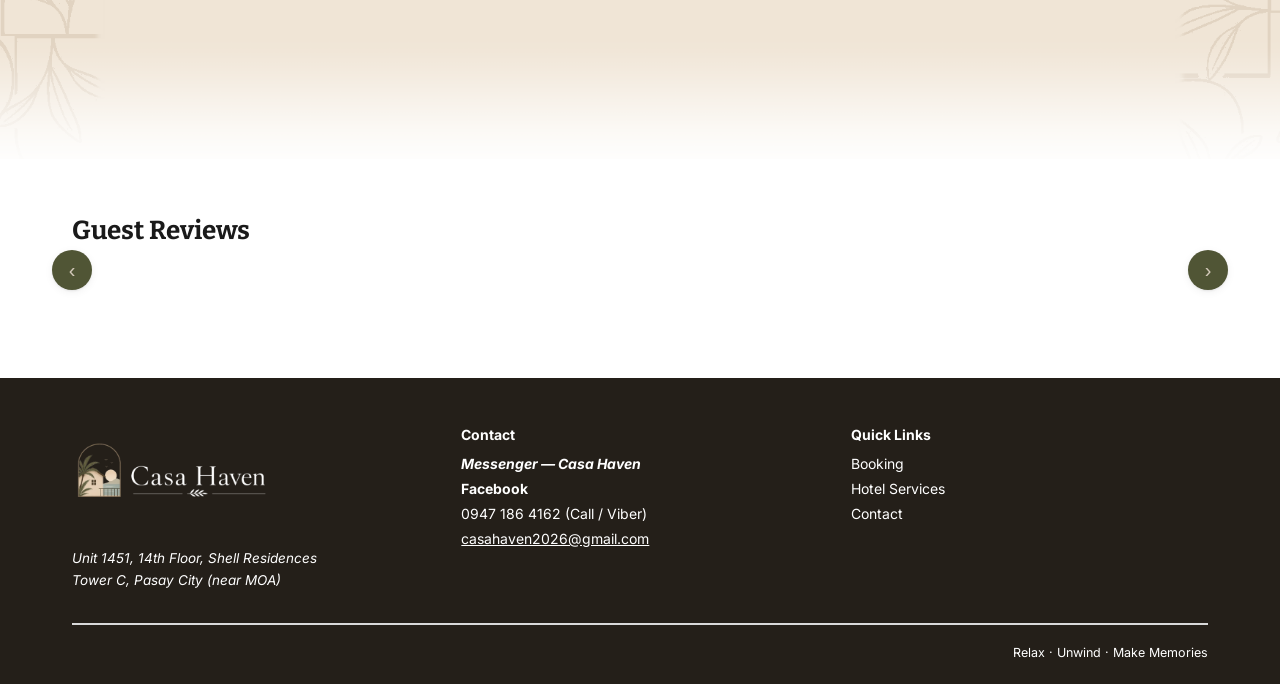
==== commit c6fe88af: "Update site files v1" ====
--- a/index.html
+++ b/index.html
@@ -18,7 +18,7 @@
 
 <nav class="nav">
   <div class="nav-brand" data-nav="home">
-    <div class="logo-slot"><img src="assets/ch_logo_v1.webp" alt="Casa Haven logo" class="logo-img"></div>
+    <div class="logo-slot hero-fade"><img src="assets/ch_logo_v1.webp" alt="Casa Haven logo" class="logo-img"></div>
   </div>
   <button type="button" class="nav-toggle" id="nav-toggle" aria-label="Open menu" aria-expanded="false" aria-controls="nav-drawer">
     <span class="nav-toggle-bar"></span>
@@ -34,15 +34,15 @@
       <button type="button" class="nav-close" id="nav-close" aria-label="Close menu">&times;</button>
     </div>
     <div class="nav-links">
-      <a href="#" data-nav="home">Home</a>
-      <a href="#" data-nav="booking">Booking</a>
-      <a href="#" data-nav="facilities">Facilities</a>
-      <a href="#" data-nav="highlights">Suite</a>
-      <a href="#" data-nav="services">Services</a>
-      <a href="#" data-nav="promos">Promos</a>
-      <a href="#" data-nav="contact">Contact</a>
-    </div>
-    <a class="btn-message" href="https://m.me/casahaven2026" target="_blank" rel="noopener">Message Us</a>
+      <a href="#" data-nav="home" class="hero-fade">Home</a>
+      <a href="#" data-nav="booking" class="hero-fade">Booking</a>
+      <a href="#" data-nav="facilities" class="hero-fade">Facilities</a>
+      <a href="#" data-nav="highlights" class="hero-fade">Suite</a>
+      <a href="#" data-nav="services" class="hero-fade">Services</a>
+      <a href="#" data-nav="promos" class="hero-fade">Promos</a>
+      <a href="#" data-nav="contact" class="hero-fade">Contact</a>
+    </div>
+    <a class="btn-message hero-fade" href="https://m.me/casahaven2026" target="_blank" rel="noopener">Message Us</a>
   </div>
 </nav>
 
@@ -50,12 +50,12 @@
 <main data-page="home" class="page">
   <section class="hero">
     <div class="wrap">
-      <span class="eyebrow">Shell Residences Tower C · Pasay, NCR</span>
-      <h1>Your home away from home</h1>
-      <p class="hero-sub">A cozy escape near SM Mall of Asia. Curated stays, relaxing vibes, and a prime location in Pasay City — message us to book your stay</p>
+      <span class="eyebrow hero-fade">Shell Residences Tower C · Pasay, NCR</span>
+      <h1 class="hero-fade">Your home away from home</h1>
+      <p class="hero-sub hero-fade">A cozy escape near SM Mall of Asia. Curated stays, relaxing vibes, and a prime location in Pasay City — message us to book your stay</p>
       <div class="hero-ctas">
-        <button type="button" class="btn-pill" data-goto="booking">Book Your Stay</button>
-        <a class="link-italic-white" href="https://m.me/casahaven2026" target="_blank" rel="noopener">Message Us</a>
+        <button type="button" class="btn-pill hero-fade" data-goto="booking">Book Your Stay</button>
+        <a class="link-italic-white hero-fade" href="https://m.me/casahaven2026" target="_blank" rel="noopener">Message Us</a>
       </div>
     </div>
   </section>
@@ -110,48 +110,62 @@
     <table class="table">
       <thead><tr><th>Guests</th><th>Weekdays (Mon–Thu)</th><th>Weekends (Fri–Sun)</th></tr></thead>
       <tbody>
-        <tr><td>2 Guests</td><td>₱1,900</td><td>₱2,000</td></tr>
-        <tr><td>3–4 Guests</td><td>₱2,400</td><td>₱2,500</td></tr>
+        <tr><td>1-2 Guests</td><td id="rate-guests2-weekday">₱1,900</td><td id="rate-guests2-weekend">₱2,000</td></tr>
+        <tr><td>3–4 Guests</td><td id="rate-guests34-weekday">₱2,400</td><td id="rate-guests34-weekend">₱2,500</td></tr>
       </tbody>
     </table>
-    <p class="fine-print">Additional guest: ₱500 per person.</p>
+    <p class="fine-print">Per guest rate applies on top of the base rate for each guest beyond 2, up to the 4-guest maximum.</p>
 
     <h2>Pool Access</h2>
-    <table class="table mb-lg">
+    <table class="table mb-lg" id="pool-access-table">
       <thead><tr><th>When</th><th>Rate</th></tr></thead>
       <tbody>
-        <tr><td>Weekdays</td><td>₱150 per person</td></tr>
-        <tr><td>Weekends &amp; Holidays</td><td>₱300 per person</td></tr>
+        <tr><td>Weekdays</td><td id="rate-pool-weekday">₱150 per person</td></tr>
+        <tr><td>Weekends &amp; Holidays</td><td id="rate-pool-weekend">₱300 per person</td></tr>
       </tbody>
     </table>
 
-    <h2>July 2026 Availability</h2>
+    <h2>Availability</h2>
+    <div class="calendar-head">
+      <div class="calendar-nav-group">
+        <button type="button" class="calendar-nav-btn" id="calendar-prev" aria-label="Previous month">&lsaquo;</button>
+        <span class="calendar-month-label" id="calendar-month-label"></span>
+        <button type="button" class="calendar-nav-btn" id="calendar-next" aria-label="Next month">&rsaquo;</button>
+      </div>
+      <button type="button" class="calendar-today-btn" id="calendar-today">Today</button>
+    </div>
     <div class="calendar" id="calendar"></div>
     <p class="fine-print mb-lg">All dates shown are currently open. Message us to confirm and lock in your booking.</p>
 
     <hr class="hr">
 
     <div id="booking-form-wrap">
-      <h2>Send a Booking Inquiry</h2>
-      <form id="booking-form" class="form-grid">
-        <div class="field"><label>Full Name</label><input class="input" name="name" required></div>
-        <div class="field"><label>Contact Number</label><input class="input" name="contact" required></div>
-        <div class="form-break"></div>
-        <div class="field"><label>Check-in Date</label><input class="input" type="date" name="checkin"></div>
-        <div class="field"><label>Check-out Date</label><input class="input" type="date" name="checkout"><span class="field-error" id="booking-date-error" hidden>Check-out must be at least one day after check-in.</span></div>
-        <div class="field"><label>Number of Guests</label><input class="input" type="number" min="1" max="4" name="guests" value="2"></div>
-        <div class="field span-all"><label>Message (optional)</label><textarea class="input" name="message"></textarea><span class="word-count" id="booking-message-count">Limit: 200 words max</span></div>
-        <div class="span-all"><button type="submit" class="btn btn-primary">Send Inquiry</button></div>
-      </form>
-    </div>
-    <div id="booking-confirm" class="card elev-sm" style="max-width:750px" hidden>
-      <span class="card-kicker">Inquiry ready</span>
-      <p class="card-title" id="booking-thanks"></p>
-      <p class="card-body">Send us this summary on Messenger and we'll confirm availability:</p>
-      <p class="card-body" id="booking-summary" style="white-space:pre-line;font-weight:600"></p>
-      <div class="btn-row">
-        <a class="btn btn-primary" href="https://m.me/casahaven2026" target="_blank" rel="noopener">Open Messenger</a>
-        <button type="button" class="btn btn-secondary" id="booking-edit">Edit Inquiry</button>
+      <div class="booking-form-layout">
+        <div class="booking-form-main">
+          <h2>Send a Booking Inquiry</h2>
+          <form id="booking-form" class="form-grid">
+            <div class="field"><label>Full Name</label><input class="input" name="name" required></div>
+            <div class="field"><label>Contact Number</label><input class="input" name="contact" required></div>
+            <div class="field"><label>Email Address (optional)</label><input class="input" type="email" name="email"></div>
+            <div class="field"><label>Promo Code (optional)</label><input class="input" name="promoCode"></div>
+            <div class="form-break"></div>
+            <div class="field"><label>Check-in Date</label><input class="input" type="date" name="checkin"></div>
+            <div class="field"><label>Check-out Date</label><input class="input" type="date" name="checkout"><span class="field-error" id="booking-date-error" hidden>Check-out must be at least one day after check-in.</span></div>
+            <div class="field"><label>Number of Guests</label><input class="input" type="number" min="1" max="4" name="guests" value="2"></div>
+            <div class="field span-all"><label>Message (optional)</label><textarea class="input" name="message"></textarea><span class="word-count" id="booking-message-count">Limit: 200 words max</span></div>
+            <div class="span-all"><button type="button" class="btn btn-primary" id="booking-open-tos">Send Inquiry</button></div>
+          </form>
+        </div>
+        <aside class="booking-steps-note">
+          <h3>How booking works</h3>
+          <ol>
+            <li><b>Send your inquiry</b> — your dates and guest count.</li>
+            <li><b>Get a quote</b> — we will send an email with pricing and a GCash QR code; your dates are softly held for 24 hours.</li>
+            <li><b>Pay to confirm</b> — reply to the email with your full payment or 50% downpayment, and reference number of receipt.</li>
+            <li><b>You're booked</b> — we verify the payment and your dates are locked in.</li>
+          </ol>
+          <p class="fine-print">No payment within 24 hours automatically releases the hold.</p>
+        </aside>
       </div>
     </div>
   </div>
@@ -167,8 +181,9 @@
       <div class="numbered-row"><p class="num">02</p><div><h3 class="page-fade">Fast WiFi &amp; Netflix</h3><p class="body-text page-fade">Stay connected and entertained with reliable high-speed internet throughout the unit.</p></div></div>
       <div class="numbered-row"><p class="num">03</p><div><h3 class="page-fade">Air-Conditioned Comfort</h3><p class="body-text page-fade">A cool, comfortable space no matter the weather outside.</p></div></div>
       <div class="numbered-row"><p class="num">04</p><div><h3 class="page-fade">Fully Equipped Kitchen</h3><p class="body-text page-fade">Cook your own meals with a stocked kitchen — great for longer stays.</p></div></div>
-      <div class="numbered-row"><p class="num">05</p><div><h3 class="page-fade">24/7 Security &amp; Elevator Access</h3><p class="body-text page-fade">Round-the-clock building security and direct elevator access to your floor.</p></div></div>
+      <div class="numbered-row"><p class="num">05</p><div><h3 class="page-fade">24/7 Security &amp; Elevator Access</h3><p class="body-text page-fade">24/7 building security and direct elevator access, plus keyless entry to your floor and unit.</p></div></div>
       <div class="numbered-row"><p class="num">06</p><div><h3 class="page-fade">Prime Location</h3><p class="body-text page-fade">Minutes from SM Mall of Asia and the rest of the Bay Area.</p></div></div>
+      <div class="numbered-row"><p class="num">07</p><div><h3 class="page-fade">Smart Door Lock</h3><p class="body-text page-fade">Keyless and secure.</p></div></div>
     </div>
   </div>
 </section>
@@ -176,9 +191,9 @@
 <!-- SUITE HIGHLIGHTS -->
 <section data-page="highlights" class="page" hidden>
   <div class="wrap">
-    <span class="label-strong">Suite Highlights</span>
-    <h1 class="page-title">Cozy, comfortable, convenient</h1>
-    <div class="tag-row">
+    <span class="label-strong fade-in">Suite Highlights</span>
+    <h1 class="page-title fade-in">Cozy, comfortable, convenient</h1>
+    <div class="tag-row fade-in">
       <span class="tag tag-outline">Good for 1–4 Pax</span>
       <span class="tag tag-outline">Balcony City View</span>
       <span class="tag tag-outline">Netflix + Fast WiFi</span>
@@ -186,13 +201,7 @@
       <span class="tag tag-outline">Short &amp; Long Stay</span>
       <span class="tag tag-outline">Open for Walk-ins</span>
     </div>
-    <div class="reviews-carousel">
-      <button type="button" class="review-nav review-nav-prev" id="suite-photo-prev" aria-label="Previous photo">&lsaquo;</button>
-      <div class="reviews-viewport">
-        <div class="suite-photos-grid" id="suite-photos-grid"></div>
-      </div>
-      <button type="button" class="review-nav review-nav-next" id="suite-photo-next" aria-label="Next photo">&rsaquo;</button>
-    </div>
+    <div class="suite-photos-grid" id="suite-photos-grid"></div>
   </div>
 </section>
 
@@ -209,14 +218,7 @@
       <div class="numbered-row"><p class="num">05</p><div><h3 class="page-fade">Landscaped Grounds &amp; Gazebos</h3><p class="body-text page-fade">Palm-lined walkways and shaded gazebos for relaxing outside the unit.</p></div></div>
       <div class="numbered-row"><p class="num">06</p><div><h3 class="page-fade">Elegant Lobby &amp; Reception</h3><p class="body-text page-fade">A well-appointed lobby and reception area for guests and visitors.</p></div></div>
     </div>
-    <div class="photo-grid photo-grid-6">
-      <div class="photo-block page-fade">Photo — Pool (Day)</div>
-      <div class="photo-block page-fade">Photo — Pool (Night)</div>
-      <div class="photo-block page-fade">Photo — Lobby</div>
-      <div class="photo-block page-fade">Photo — Reception Lounge</div>
-      <div class="photo-block page-fade">Photo — Kids' Playground</div>
-      <div class="photo-block page-fade">Photo — Splash Pad</div>
-    </div>
+    <div class="suite-photos-grid" id="services-photos-grid"></div>
   </div>
 </section>
 
@@ -225,11 +227,7 @@
   <div class="wrap">
     <span class="label-strong">Promos &amp; Offers</span>
     <h1 class="page-title">Nothing live right now</h1>
-    <div class="card" style="max-width:640px">
-      <p class="card-body">Our last promo has ended — thank you to everyone who took advantage of it. We appreciate your support.</p>
-      <p class="card-body">Stay tuned for our next exclusive offer. Follow our Facebook page or message us to be the first to know.</p>
-      <a class="btn btn-primary" style="margin-top:8px" href="https://m.me/casahaven2026" target="_blank" rel="noopener">Message Us</a>
-    </div>
+    <p>Our last promo has ended — thank you to everyone who took advantage of it. We appreciate your support. Stay tuned for our next exclusive offer. Follow our Facebook page or message us to be the first to know.</p>
   </div>
 </section>
 
@@ -272,7 +270,7 @@
       <details><summary>What are the check-in and check-out times?</summary><p>Check-in is at 2:00 PM and check-out is at 12:00 NN.</p></details>
       <details><summary>How do I book a stay?</summary><p>Message us on Facebook Messenger or send an inquiry through the Booking or Contact page with your preferred dates and number of guests.</p></details>
       <details><summary>Is pool access included?</summary><p>Pool access is separate: ₱150 per person on weekdays, ₱300 per person on weekends and holidays.</p></details>
-      <details><summary>How many guests can stay?</summary><p>The unit comfortably fits 1–4 guests. Additional guests are ₱500 per person.</p></details>
+      <details><summary>How many guests can stay?</summary><p>The unit comfortably fits 1–4 guests.</p></details>
       <details><summary>Where exactly is Casa Haven located?</summary><p>Unit 1451, 14th Floor, Shell Residences Tower C, Pasay City — a short ride from SM Mall of Asia.</p></details>
     </div>
   </div>
@@ -319,9 +317,56 @@
 
 <div class="lightbox" id="lightbox" aria-hidden="true">
   <button type="button" class="lightbox-close" id="lightbox-close" aria-label="Close image">&times;</button>
+  <button type="button" class="lightbox-nav lightbox-prev" id="lightbox-prev" aria-label="Previous photo">&lsaquo;</button>
   <img class="lightbox-img" id="lightbox-img" src="" alt="">
+  <button type="button" class="lightbox-nav lightbox-next" id="lightbox-next" aria-label="Next photo">&rsaquo;</button>
+  <p class="lightbox-caption" id="lightbox-caption"></p>
 </div>
 
-<script src="script.js"></script>
+<div class="tos-modal" id="tos-modal" aria-hidden="true">
+  <div class="tos-modal-panel" role="dialog" aria-modal="true" aria-labelledby="tos-modal-title">
+    <button type="button" class="tos-modal-close" id="tos-modal-close" aria-label="Close">&times;</button>
+    <h2 id="tos-modal-title">🏡 Casa Haven – Booking Terms &amp; Conditions</h2>
+    <div class="tos-modal-body">
+      <p>To secure and confirm your preferred dates, please take note of the following:</p>
+
+      <h3>💳 Reservation &amp; Payment</h3>
+      <ul>
+        <li>A minimum 50% downpayment is required to reserve and hold the selected dates.</li>
+        <li>The remaining balance must be paid before or upon check-in, as agreed with Casa Haven.</li>
+        <li>A booking is considered confirmed only after the required downpayment has been received and verified.</li>
+      </ul>
+
+      <h3>📅 Date Reservation</h3>
+      <ul>
+        <li>Once payment has been received, the selected dates will be reserved exclusively for the guest.</li>
+        <li>Casa Haven may release unpaid or partially secured reservations if the required payment is not received within the agreed timeframe.</li>
+      </ul>
+
+      <h3>❌ Cancellation &amp; Refund Policy</h3>
+      <ul>
+        <li>The downpayment is non-refundable once the booking has been confirmed.</li>
+        <li>If the guest cancels the reservation, the downpayment will not be refunded.</li>
+        <li>Date changes may be considered depending on availability and must be requested in advance.</li>
+        <li>Any approved date change may be subject to applicable rate differences.</li>
+      </ul>
+
+      <h3>⚠️ Important</h3>
+      <ul>
+        <li>Please make sure that your selected dates and number of guests are correct before making the payment.</li>
+        <li>Payments made to secure a reservation are considered an agreement to these booking terms.</li>
+      </ul>
+
+      <p>🤍 Thank you for choosing Casa Haven. We appreciate your understanding and look forward to hosting you!</p>
+    </div>
+    <label class="tos-modal-agree">
+      <input type="checkbox" id="tos-agree-checkbox">
+      I have read and agree to the Booking Terms &amp; Conditions.
+    </label>
+    <button type="button" class="btn btn-primary" id="tos-confirm-btn" disabled>Send Inquiry</button>
+  </div>
+</div>
+
+<script type="module" src="script.js"></script>
 </body>
 </html>
--- a/styles.css
+++ b/styles.css
@@ -29,6 +29,7 @@
 .label-strong { display: block; font-weight: 700; font-size: 16px; margin: 24px 0 12px; }
 .fine-print { font-size: 14px; color: color-mix(in srgb, var(--color-text) 70%, transparent); }
 .mb-lg { margin-bottom: 40px; }
+#pool-access-table { margin-bottom: 48px; } /* space above "Availability" — 1.2x the base .mb-lg */
 
 /* shared hero + nav background stage — a single layer both sections sit transparently over */
 .hero-bg-stage {
@@ -140,16 +141,42 @@
 /* about */
 .about-grid { padding: 96px 32px 48px; display: grid; grid-template-columns: minmax(0,6fr) minmax(0,5fr); gap: 64px; align-items: center; }
 @media (min-width: 1025px) {
-  .about-section { background: #f0e5d6 url("assets/about_us_bg.webp") center bottom / cover no-repeat; padding-top: 1px; margin-top: -1px; }
-  .about-grid { padding: 120px 32px 96px; }
-  .arch-photo { aspect-ratio: 4/3; }
+  .about-section { background: #f0e5d6 url("assets/about_us_bg.webp") center bottom / cover no-repeat; padding-top: 1px; margin-top: -1px; position: relative; }
+  .about-grid { padding: 120px 32px 96px 32px; grid-template-columns: minmax(0,1fr) minmax(0,1fr); min-height: 750px; }
+  .about-grid .arch-photo { aspect-ratio: 8/5; border-radius: 260px 24px 24px 260px; width: calc((min(58vw, 1300px) - 20px) / 1.2); }
   .about-grid .label-strong { font-size: 19px; }
   .about-grid h2 { font-size: 41px; }
-  .about-grid .body-text { font-size: 20px; }
-  .about-text-fade { opacity: 0; transform: translateY(28px); transition: opacity 0.8s ease-out, transform 0.8s ease-out; }
+  .about-grid .body-text { font-size: 20px; margin-left: auto; }
+  .about-text-fade {
+    position: relative;
+    text-align: right;
+    opacity: 0; transform: translateY(28px); transition: opacity 0.8s ease-out, transform 0.8s ease-out;
+  }
   .about-text-fade.is-visible { opacity: 1; transform: translateY(0); }
-  .about-photo-fade { opacity: 0; transform: translateX(-60px); transition: opacity 0.8s ease-out, transform 0.8s ease-out; }
-  .about-photo-fade.is-visible { opacity: 1; transform: translateX(0); }
+  /* decorative accent behind the heading, mirroring the reference's corner swoosh */
+  .about-text-fade::before {
+    content: "";
+    position: absolute;
+    top: -56px;
+    left: -40px;
+    width: 240px;
+    height: 170px;
+    background: linear-gradient(135deg, #fff6ea, #d9b98a);
+    opacity: 0.55;
+    border-radius: 58% 42% 61% 39% / 45% 55% 48% 52%;
+    z-index: -1;
+    pointer-events: none;
+  }
+  /* taken out of grid flow so it can bleed past the centered .wrap to the viewport's right edge */
+  .about-photo-fade {
+    position: absolute;
+    top: 50%;
+    right: 0;
+    transform: translateY(-50%);
+    clip-path: inset(0 0 0 100%);
+    transition: clip-path 0.9s ease-out;
+  }
+  .about-photo-fade.is-visible { clip-path: inset(0 0 0 0%); }
 }
 .about-grid h2 { font-size: 34px; line-height: 1.2; margin-bottom: 20px; }
 .arch-photo { width: 100%; aspect-ratio: 3/4; border-radius: 220px 220px 0 0; background: #e3e3e3; overflow: hidden; }
@@ -209,6 +236,7 @@
 .btn { display: inline-flex; align-items: center; justify-content: center; gap: 6px; cursor: pointer; text-decoration: none; font-family: var(--font-heading); font-weight: 700; font-size: 14px; color: var(--color-text); background: transparent; border: 1px solid transparent; padding: 8px 14px; border-radius: var(--radius-md); }
 .btn-primary { background: var(--color-accent); color: #fff; }
 .btn-primary:hover { background: var(--color-accent-600); }
+#booking-form .btn-primary:hover { background: #735642; }
 .btn-secondary { border-color: var(--color-divider); }
 .btn-secondary:hover { background: rgba(0,0,0,0.05); }
 .btn-ghost { color: var(--color-accent-700); padding-inline: 4px; }
@@ -225,10 +253,159 @@
 .table th { text-align: left; font-size: 11px; letter-spacing: 0.08em; text-transform: uppercase; color: color-mix(in srgb, var(--color-text) 60%, transparent); padding: 8px; border-bottom: 2px solid var(--color-divider); }
 .table td { padding: 8px; border-bottom: 1px solid var(--color-divider); }
 
+.calendar-head { display: flex; align-items: center; justify-content: space-between; gap: 18px; margin-bottom: 14px; }
+.calendar-nav-group { display: flex; align-items: center; gap: 18px; }
+.calendar-month-label { font-family: var(--font-heading); font-weight: 700; font-size: 17px; min-width: 14ch; text-align: center; }
+.calendar-nav-btn { width: 34px; height: 34px; border-radius: 50%; border: none; background: #505535; color: #d3c9ba; font-size: 18px; line-height: 1; cursor: pointer; transition: background 0.2s ease, opacity 0.2s ease; }
+.calendar-nav-btn:hover { background: var(--color-accent-100); }
+.calendar-nav-btn:disabled { opacity: 0.35; cursor: not-allowed; }
+.calendar-today-btn { height: 34px; padding: 0 16px; border-radius: 999px; border: none; background: #505535; color: #d3c9ba; font-family: var(--font-heading); font-weight: 700; font-size: 13px; cursor: pointer; transition: background 0.2s ease; }
+.calendar-today-btn:hover { background: var(--color-accent-100); }
 .calendar { display: grid; grid-template-columns: repeat(7, 1fr); gap: 6px; margin-bottom: 16px; }
 .cal-label { text-align: center; font-size: 12px; letter-spacing: 0.06em; text-transform: uppercase; color: color-mix(in srgb, var(--color-text) 70%, transparent); padding-bottom: 6px; }
 .cal-cell { aspect-ratio: 1; border: 1px solid var(--color-divider); display: flex; flex-direction: column; align-items: center; justify-content: center; gap: 2px; font-size: 13px; font-weight: 600; }
 .cal-cell svg { display: block; }
+.cal-cell-past { opacity: 0.35; }
+.cal-cell-past svg { visibility: hidden; }
+/* booked/closed collapse into one "closed" state for guests, marked with an X */
+.cal-cell-closed { background: #d6c2ba; border-color: #694a34; color: #694a34; }
+
+/* private owner/staff consoles — team-login.html, ownerpanel.html, staffpanel.html */
+.admin-console { min-height: 100vh; background: #e7ece3; color: #16302a; font: 15px/1.5 'Karla', sans-serif; }
+.admin-login { display:grid; min-height:100vh; place-items:center; padding:24px; background:#e7ece3; }
+.admin-login[hidden] { display:none; }
+.admin-login-card { width:min(100%,420px); padding:30px; border:1px solid #d3dcd2; border-top:3px solid #a87b32; background:#fdfdfb; box-shadow:0 12px 30px rgba(22,48,42,.08); }
+.admin-login-card h1 { margin:0 0 8px; font:600 29px/1.1 'Bricolage Grotesque', sans-serif; }
+.admin-login-card > p { margin:0 0 22px; color:#2e4a42; font-size:14px; }
+.admin-login-card form { display:grid; gap:8px; }
+.admin-login-card label, .admin-staff-invite label { color:#6f8b7e; font:10px 'JetBrains Mono', monospace; letter-spacing:.12em; text-transform:uppercase; }
+.admin-login-card input { width:100%; margin:0 0 8px; padding:10px 11px; border:1px solid #d3dcd2; border-radius:3px; background:#e7ece3; color:#16302a; font:14px 'Karla', sans-serif; }
+.admin-login-error { margin:4px 0 0; color:#9c4b2c; font-size:13px; }
+.admin-login-exit { margin-top:18px; padding:0; color:#6f8b7e; font:10px 'JetBrains Mono', monospace; text-transform:uppercase; cursor:pointer; }
+.admin-staff-invite label { display:flex; align-items:center; gap:8px; grid-column:1 / -1; }
+.admin-staff-invite input { min-width:0; flex:1; padding:8px 9px; border:1px solid #d3dcd2; border-radius:3px; background:#e7ece3; color:#16302a; font:13px 'Karla', sans-serif; }
+.admin-topbar { display:flex; align-items:center; justify-content:space-between; gap:16px; padding:14px 22px; background:#16302a; color:#e7ece3; border-bottom:2px solid #a87b32; }
+.admin-topbar[hidden] { display:none; }
+.admin-brand { display:flex; align-items:baseline; gap:10px; }
+.admin-brand strong, .admin-page h1, .admin-diff h2, .admin-record h2, .admin-calendar-head h2 { font-family:'Bricolage Grotesque', sans-serif; }
+.admin-brand strong { font-size:19px; }
+.admin-brand span, .admin-account small, .admin-eyebrow, .admin-side small, .admin-record > small, .admin-diff small, .admin-log time { font-family:'JetBrains Mono', monospace; font-size:10px; letter-spacing:.12em; text-transform:uppercase; color:#6f8b7e; }
+.admin-record > small { font-size:12px; }
+.admin-account { display:flex; align-items:center; gap:9px; }
+.admin-account > span:first-child { display:grid; place-items:center; width:30px; height:30px; border-radius:50%; background:#a87b32; color:#1b1206; font-weight:800; }
+.admin-account b, .admin-account small { display:block; }
+.admin-account b { font-size:13px; }
+.admin-account button { margin-left:10px; padding:6px 10px; border:1px solid rgba(255,255,255,.2); color:#a87b32; font:10px 'JetBrains Mono', monospace; text-transform:uppercase; cursor:pointer; }
+.admin-shell { display:grid; grid-template-columns:259px minmax(0,1fr); min-height:calc(100vh - 60px); }
+.admin-shell[hidden] { display:none; }
+.admin-side { padding:22px 14px; border-right:1px solid #d3dcd2; }
+.admin-group { margin-bottom:22px; }
+.admin-group small { display:block; padding:0 10px 8px; }
+.admin-group button { display:flex; justify-content:space-between; width:100%; padding:8px 10px; border:0; border-left:2px solid transparent; background:transparent; color:#2e4a42; text-align:left; cursor:pointer; }
+/* Desktop-only per this project's mobile-hands-off rule — the mobile nav
+   below has its own compact width:auto/white-space:nowrap treatment. */
+@media (min-width:861px) { .admin-group button { padding:10px 12px; font-size:18px; } }
+.admin-group button:hover, .admin-group button.active { background:#fdfdfb; border-left-color:#a87b32; color:#16302a; font-weight:700; }
+.admin-group button b { display:inline-flex; align-items:center; justify-content:center; min-width:20px; height:20px; padding:0 6px; border-radius:99px; background:#a87b32; color:#1b1206; font:600 10px 'JetBrains Mono', monospace; line-height:1; }
+/* Live "owner just changed the rates" ping — id selector so it reliably
+   beats .admin-group button b's display:inline-flex when hidden. */
+#rates-notify-badge { display:none; align-items:center; justify-content:center; min-width:18px; height:18px; margin-left:2px; border-radius:99px; background:#9c4b2c; color:#fdfdfb; font:700 11px 'JetBrains Mono', monospace; line-height:1; }
+#rates-notify-badge.show { display:inline-flex; }
+.admin-side-signout { padding-top:14px; border-top:1px solid #d3dcd2; }
+.admin-side-signout button:hover { background:#fdfdfb; border-left-color:#9c4b2c; color:#9c4b2c; font-weight:700; }
+.admin-main { width:100%; padding:30px 34px 70px; }
+.admin-page { display:none; }
+.admin-page.active { display:block; }
+.admin-eyebrow { display:block; margin-bottom:5px; }
+.admin-page h1 { margin:0 0 7px; font-size:29px; line-height:1.1; }
+.admin-lede { max-width:62ch; margin:0 0 24px; color:#2e4a42; font-size:14px; }
+/* Nudged down to match where the Approvals card starts on the left — its
+   longer lede text wraps to a second line, the Activity log lede doesn't. */
+.admin-approvals-side { display:grid; gap:20px; margin-top:30px; }
+.admin-side-block h2 { margin:0 0 7px; font-family:'Bricolage Grotesque', sans-serif; font-size:29px; line-height:1.1; }
+.admin-side-block .admin-lede { max-width:none; margin-bottom:14px; }
+.admin-side-block .admin-table > div { grid-template-columns:1fr; gap:4px; }
+
+@media (min-width:861px) {
+  .admin-approvals-grid { display:grid; grid-template-columns:minmax(0,1fr) minmax(0,1fr); gap:28px; align-items:start; }
+}
+.admin-diff, .admin-card, .admin-record { margin-bottom:12px; border:1px solid #d3dcd2; border-radius:3px; background:#fdfdfb; }
+.admin-diff-head, .admin-actions { display:flex; align-items:center; justify-content:space-between; gap:12px; flex-wrap:wrap; }
+.admin-diff-head { padding:15px 18px; border-bottom:1px solid #d3dcd2; }
+.admin-diff h2, .admin-record h2 { margin:0 0 3px; font-size:18px; }
+.admin-tag { display:inline-block; padding:3px 8px; border-radius:2px; font:9px 'JetBrains Mono', monospace; letter-spacing:.1em; text-transform:uppercase; }
+.admin-tag.waiting { background:#a87b32; color:#1b1206; }
+.admin-diff-grid { display:grid; grid-template-columns:1fr 1fr; }
+.admin-diff-grid > div { padding:16px 18px 18px; }.admin-diff-grid .proposed { background:#fcfaf4; border-left:1px solid #a87b32; }
+.admin-col { display:block; margin-bottom:12px; font:9px 'JetBrains Mono', monospace; letter-spacing:.12em; text-transform:uppercase; }.admin-col.live { color:#3e7a5e; }.admin-col.proposed-label { color:#a87b32; }
+.admin-diff dl { margin:0; }.admin-diff dt { margin-top:8px; color:#6f8b7e; font:9px 'JetBrains Mono', monospace; text-transform:uppercase; }.admin-diff dd { margin:2px 0 0; }
+.admin-proposal { display:grid; gap:3px; padding:16px 18px; color:#2e4a42; }.admin-proposal b { color:#6e5220; }
+.admin-actions { padding:14px 18px; border-top:1px solid #d3dcd2; justify-content:flex-end; }
+.admin-btn { padding:7px 13px; border:1px solid #d3dcd2; border-radius:3px; background:transparent; color:#2e4a42; font:700 13px 'Karla', sans-serif; cursor:pointer; }.admin-btn:hover { border-color:#6f8b7e; background:#e7ece3; }.admin-btn.brass { background:#a87b32; border-color:#a87b32; color:#1b1206; }.admin-btn.dark { background:#16302a; border-color:#16302a; color:#e7ece3; }.admin-btn.danger { color:#9c4b2c; border-color:#e3cfc5; }
+.admin-card { padding:18px; }
+.admin-record { padding:16px 18px; }.admin-record > div:first-child { display:flex; justify-content:space-between; gap:12px; }.admin-record p { margin:11px 0; padding-left:12px; border-left:2px solid #e4eae2; color:#2e4a42; }.admin-record .admin-actions { padding:13px 0 0; margin-top:13px; }
+.admin-log { list-style:none; margin:0; }.admin-log li { display:grid; grid-template-columns:130px 1fr; gap:14px; padding:10px 0; border-bottom:1px solid #e4eae2; }.admin-log li:last-child { border-bottom:0; }.admin-log em { color:#a87b32; font-style:normal; font-weight:700; }
+.admin-calendar-head { display:flex; align-items:center; justify-content:space-between; margin-bottom:15px; }.admin-calendar-head h2 { margin:0; font-size:20px; min-width:16ch; text-align:center; }.admin-calendar { display:grid; grid-template-columns:repeat(7,1fr); gap:5px; }.admin-day { aspect-ratio:1; display:flex; align-items:flex-start; justify-content:space-between; padding:6px; border:1px solid #d3dcd2; background:#fff; color:#16302a; font:12px 'JetBrains Mono', monospace; cursor:pointer; }.admin-day.booked { background:#e1ebe4; color:#3e7a5e; }.admin-day.closed { background:#f5eddc; color:#a87b32; }.admin-day.past { background:#e7ece3; color:#aab6ad; cursor:not-allowed; }.admin-calendar-summary { margin:14px 0 0; padding-top:13px; border-top:1px solid #e4eae2; color:#6f8b7e; font:11px 'JetBrains Mono', monospace; }
+.admin-day.is-selected { box-shadow:inset 0 0 0 2px #16302a; }
+.admin-calendar-select-bar { display:flex; align-items:center; justify-content:flex-start; gap:28px; flex-wrap:nowrap; overflow-x:auto; margin-top:14px; padding:12px 14px; border:1px solid #d3dcd2; border-radius:3px; background:#fcfaf4; }
+.admin-calendar-select-actions { display:flex; gap:8px; flex-wrap:nowrap; flex-shrink:0; }
+.admin-calendar-select-actions .admin-btn { padding:7px 12px; font-size:12px; white-space:nowrap; }
+.admin-calendar-status-select { padding:7px 12px; border:1px solid #d3dcd2; border-radius:3px; background:#fff; color:#2e4a42; font:700 12px 'Karla', sans-serif; cursor:pointer; }
+.admin-calendar-status-select:hover { border-color:#6f8b7e; }
+.admin-calendar-select-summary { display:flex; align-items:center; gap:14px; flex-wrap:nowrap; flex-shrink:0; margin-top:15px; }
+.admin-calendar-range-picker { display:flex; align-items:center; gap:14px; flex-wrap:nowrap; flex-shrink:0; }
+.admin-calendar-range-field { display:flex; flex-direction:column; gap:4px; font:11px 'JetBrains Mono', monospace; text-transform:uppercase; letter-spacing:.08em; color:#6f8b7e; }
+.admin-calendar-range-field input[type="date"] { padding:7px 10px; border:1px solid #d3dcd2; border-radius:3px; background:#fff; color:#2e4a42; font:700 12px 'Karla', sans-serif; text-transform:none; letter-spacing:normal; cursor:pointer; }
+.admin-calendar-range-field input[type="date"]:hover { border-color:#6f8b7e; }
+.admin-calendar-grid { display:grid; grid-template-columns:minmax(0,1fr) 300px; gap:28px; align-items:start; }
+
+@media (min-width:861px) { .admin-calendar-grid { grid-template-columns:minmax(0,780px) 300px; } }
+.admin-legend h2, .admin-legend-note h2 { margin:0 0 16px; font-size:18px; font-family:'Bricolage Grotesque', sans-serif; }
+.admin-legend-list { list-style:none; margin:0; padding:0; display:grid; gap:16px; }
+.admin-legend-list li { display:flex; align-items:center; gap:12px; font:13px 'Karla', sans-serif; color:#16302a; }
+.admin-legend-swatch { width:26px; height:26px; border-radius:5px; border:1px solid #d3dcd2; background:#fff; flex-shrink:0; }
+.admin-legend-swatch.is-booked { background:#e1ebe4; border-color:#3e7a5e; }
+.admin-legend-swatch.is-closed { background:#f5eddc; border-color:#a87b32; }
+.admin-legend-swatch.is-past { background:#e7ece3; border-color:#aab6ad; }
+.admin-calendar-side { display:grid; gap:20px; }
+.admin-legend-note { border-left:3px solid #a87b32; }
+.admin-legend-note .admin-lede { margin:0; max-width:none; }
+.admin-calendar-nav { display:flex; align-items:center; gap:8px; }
+.admin-calendar-weekdays { display:grid; grid-template-columns:repeat(7,1fr); gap:5px; margin-bottom:6px; }
+.admin-calendar-weekdays span { display:block; text-align:center; font:10px 'JetBrains Mono', monospace; letter-spacing:.08em; text-transform:uppercase; color:#6f8b7e; }
+.admin-rates-owner { max-width:1010px; }
+.admin-rates-card { padding:18px; }
+.admin-rates-card > .admin-eyebrow { margin-bottom:10px; }
+.admin-rates-row { display:flex; align-items:center; justify-content:space-between; gap:16px; padding:12px 0; border-bottom:1px solid #e4eae2; }
+.admin-rates-row:last-child { border-bottom:0; }
+.admin-rates-row b { font-size:14px; }
+.admin-rates-row small { display:block; margin-top:2px; color:#6f8b7e; font-size:12px; }
+.admin-rates-row-head { padding-bottom:8px; color:#6f8b7e; font:10px 'JetBrains Mono', monospace; text-transform:uppercase; letter-spacing:.08em; }
+.admin-rates-values { display:flex; gap:20px; }
+.admin-rates-row-head .admin-rates-values span { display:block; width:110px; text-align:center; line-height:1.5; }
+.admin-rates-values input { width:110px; padding:8px 11px; border:1px solid #d3dcd2; border-radius:3px; background:#e7ece3; color:#16302a; font:600 14px 'Karla', sans-serif; text-align:right; }
+.admin-rates-footer { display:flex; align-items:center; justify-content:space-between; gap:16px; margin-top:6px; }
+.admin-rates-footer .admin-lede { margin:0; max-width:48ch; }
+@media (max-width:860px) { .admin-calendar-grid { grid-template-columns:1fr; } }
+.admin-form { display:grid; gap:14px; }.admin-form label { display:grid; gap:5px; color:#6f8b7e; font:10px 'JetBrains Mono', monospace; text-transform:uppercase; }.admin-form input, .admin-form textarea { width:100%; padding:9px 11px; border:1px solid #d3dcd2; border-radius:3px; background:#e7ece3; color:#16302a; font:14px 'Karla', sans-serif; }.admin-form textarea { min-height:80px; resize:vertical; }.admin-form-row { display:grid; grid-template-columns:1fr 1fr; gap:12px; }
+.admin-promo-code-hint { display:block; margin-top:2px; color:#6f8b7e; font:12px 'Karla', sans-serif; text-transform:none; letter-spacing:normal; }
+.admin-promo-end-field { border:1px solid #d3dcd2; border-radius:3px; padding:16px; display:grid; gap:12px; }
+.admin-tabs { display:inline-flex; gap:4px; padding:4px; width:fit-content; border-radius:4px; background:#e7ece3; margin-bottom:16px; }
+.admin-tab { padding:8px 16px; border:0; border-radius:3px; background:transparent; color:#2e4a42; font:700 13px 'Karla', sans-serif; cursor:pointer; }
+.admin-tab.active { background:#16302a; color:#e7ece3; }
+.admin-promo-end-panel { display:grid; gap:12px; }
+.admin-promo-end-note { margin:0; padding-top:12px; border-top:1px dashed #d3dcd2; color:#6f8b7e; font-size:13px; }
+.admin-promo-end-note b { color:#16302a; }
+.admin-promo-end-warning { margin:0; padding:12px 14px; border-radius:3px; background:#f5eddc; color:#7a5a1e; font-size:13px; }
+.admin-promo-end-warning b { color:#a87b32; }
+.admin-promo-footer { display:flex; align-items:center; justify-content:space-between; gap:16px; flex-wrap:wrap; margin-top:6px; padding-top:14px; border-top:1px solid #e4eae2; }
+.admin-promo-footer .admin-lede { margin:0; max-width:40ch; text-transform:none; color:#6f8b7e; font:13px 'Karla', sans-serif; }
+.admin-promo-footer-actions { display:flex; gap:10px; }
+.admin-table { padding:0; }.admin-table > div { display:grid; grid-template-columns:1fr 2fr auto; align-items:center; gap:14px; padding:13px 18px; border-bottom:1px solid #e4eae2; }.admin-table > div:last-child { border-bottom:0; }.admin-table span { color:#6f8b7e; font-size:13px; }
+.admin-table > #admin-staff-list { display:block; padding:0; border-bottom:0; }
+#admin-staff-list > div { display:grid; grid-template-columns:1fr 2fr auto; align-items:center; gap:14px; padding:13px 18px; border-bottom:1px solid #e4eae2; }#admin-staff-list > div:last-child { border-bottom:0; }
+.admin-toast { position:fixed; left:50%; top:26px; transform:translate(-50%,-90px); padding:11px 20px; border-radius:99px; background:#16302a; color:#e7ece3; transition:transform .25s ease; z-index:20; }.admin-toast.show { transform:translate(-50%,0); }
+@media (max-width:860px) { .admin-shell { grid-template-columns:1fr; }.admin-side { display:flex; overflow:auto; padding:12px 10px; border-right:0; border-bottom:1px solid #d3dcd2; }.admin-group { display:flex; gap:5px; margin:0; }.admin-group small { display:none; }.admin-group button { width:auto; white-space:nowrap; border-left:0; border-bottom:2px solid transparent; }.admin-group button.active { border-bottom-color:#a87b32; }.admin-main { padding:22px 18px 60px; }.admin-diff-grid, .admin-form-row { grid-template-columns:1fr; }.admin-diff-grid .proposed { border-top:1px solid #a87b32; border-left:0; }.admin-log li { grid-template-columns:1fr; gap:2px; }.admin-table > div { grid-template-columns:1fr; gap:4px; } }
 
 .field > label { display: block; font-size: 12px; margin-bottom: 5px; color: color-mix(in srgb, var(--color-text) 70%, transparent); }
 .word-count { display: block; font-size: 11px; margin-top: 4px; color: color-mix(in srgb, var(--color-text) 60%, transparent); text-align: right; }
@@ -242,6 +419,16 @@
 .form-grid { display: grid; grid-template-columns: repeat(auto-fit, minmax(220px, 1fr)); gap: 16px; max-width: 760px; margin-bottom: 15px; }
 .form-break { grid-column: 1 / -1; height: 0; }
 .form-grid-1 { display: grid; gap: 16px; }
+.booking-form-main { background: rgba(80, 85, 53, .08); border-radius: 12px; padding: 24px 24px 8px; }
+.booking-steps-note { margin-top: 32px; padding: 20px 22px; border-radius: 12px; background: #f4efe8; display: flex; flex-direction: column; }
+.booking-steps-note h3 { margin: 0 0 12px; font-size: 17px; }
+.booking-steps-note ol { margin: 0; padding-left: 20px; display: grid; gap: 10px; align-content: center; flex: 1; }
+.booking-steps-note li { font-size: 14px; line-height: 1.5; color: color-mix(in srgb, var(--color-text) 85%, transparent); }
+.booking-steps-note .fine-print { margin: 14px 0 0; }
+@media (min-width: 1025px) {
+  .booking-form-layout { display: grid; grid-template-columns: minmax(0,760px) minmax(240px,1fr); gap: 40px; align-items: stretch; }
+  .booking-steps-note { margin-top: 0; }
+}
 @media (min-width: 1025px) {
   #contact-confirm { margin-top: 28px; }
 }
@@ -254,31 +441,71 @@
 @media (min-width: 1025px) {
   .page-fade { opacity: 0; transform: translateY(24px); transition: opacity 0.6s ease-out, transform 0.6s ease-out; }
   .page-fade.is-visible { opacity: 1; transform: translateY(0); }
+  .fade-in { opacity: 0; transition: opacity 0.6s ease-out; }
+  .fade-in.is-visible { opacity: 1; }
+  /* one-time entrance animation for the nav + hero on first load, see playHeroFade() in script.js */
+  .hero-fade { opacity: 0; transform: translateY(18px); transition: opacity 0.7s ease-out, transform 0.7s ease-out; }
+  .hero-fade.is-visible { opacity: 1; transform: translateY(0); }
+  /* these three already animate their own hover states — merge opacity/transform in rather than letting .hero-fade's shorthand replace their transition list */
+  .nav-links a.hero-fade { transition: color 0.3s ease, transform 0.2s ease, opacity 0.7s ease-out; }
+  .btn-message.hero-fade { transition: color 0.2s ease, background-color 0.2s ease, opacity 0.7s ease-out, transform 0.7s ease-out; }
+  .btn-pill.hero-fade { transition: color 0.2s ease, background-color 0.2s ease, opacity 0.7s ease-out, transform 0.7s ease-out; }
 }
 
 .tag-row { display: flex; gap: 10px; flex-wrap: wrap; margin-bottom: 48px; }
 .tag { display: inline-flex; align-items: center; font-size: 11px; letter-spacing: 0.02em; padding: 3px 10px; border-radius: 15px; }
 .tag-outline { border: 1px solid var(--color-accent); color: var(--color-accent-700); }
 
-.photo-grid { display: grid; grid-template-columns: repeat(auto-fit, minmax(220px, 1fr)); gap: 16px; }
-.photo-block { background: #eae7e7; border: 1px dashed #bab6b6; aspect-ratio: 4/3; display: flex; align-items: center; justify-content: center; text-align: center; padding: 12px; font-size: 12px; letter-spacing: 0.06em; text-transform: uppercase; color: #605d5d; }
-
-/* suite photos carousel — same sliding-track technique as the guest reviews carousel */
-.suite-photos-grid { display: grid; grid-template-columns: repeat(auto-fit, minmax(220px, 1fr)); gap: 16px; margin-bottom: 24px; }
-.suite-photo-card { border-radius: 20px; overflow: hidden; background: #eae7e7; aspect-ratio: 4/3; box-shadow: var(--shadow-sm); cursor: pointer; }
-.suite-photo-card img { width: 100%; height: 100%; object-fit: cover; display: block; }
-@media (min-width: 1025px) {
-  .suite-photos-grid { display: flex; align-items: center; gap: 20px; transition: transform 0.45s cubic-bezier(.25,.8,.4,1); will-change: transform; }
-  .suite-photo-card { width: 320px; flex-shrink: 0; transform: scale(0.9); opacity: 0.75; transition: transform 0.4s ease, box-shadow 0.4s ease, opacity 0.4s ease; }
-  .suite-photo-card.active { transform: scale(1.05); opacity: 1; box-shadow: 0 10px 28px rgba(0,0,0,0.18); position: relative; z-index: 1; }
-}
-
-/* suite photo lightbox */
-.lightbox { position: fixed; inset: 0; background: rgba(0,0,0,0.9); display: flex; align-items: center; justify-content: center; padding: 56px 24px; z-index: 200; opacity: 0; pointer-events: none; transition: opacity 0.25s ease; }
+/* photo category cards — one card per area, image + label/arrow footer.
+   Shared by the Suite page and the Services page photo grids. */
+.suite-photos-grid { display: grid; grid-template-columns: repeat(auto-fit, minmax(220px, 1fr)); gap: 20px; margin-bottom: 24px; }
+.suite-photo-card { background: #f2ede4; border-radius: 6px; padding: 10px; box-shadow: var(--shadow-sm); cursor: pointer; transition: box-shadow 0.2s ease, transform 0.2s ease; }
+.suite-photo-card:hover { box-shadow: 0 6px 20px rgba(0,0,0,0.12); transform: translateY(-2px); }
+.suite-photo-card-image { border-radius: 4px; overflow: hidden; aspect-ratio: 1/1; background: #eae7e7; }
+.suite-photo-card-image img { width: 100%; height: 100%; object-fit: cover; display: block; }
+.suite-photo-card-footer { display: flex; align-items: center; justify-content: space-between; gap: 10px; padding: 14px 6px 6px; }
+.suite-photo-card-label { font-family: var(--font-heading); font-style: italic; font-size: 18px; color: #3a332c; }
+.suite-photo-card-arrow { color: #a9503a; font-size: 16px; transition: transform 0.2s ease; }
+.suite-photo-card:hover .suite-photo-card-arrow { transform: translateX(4px); }
+@media (min-width: 1025px) {
+  .suite-photos-grid { grid-template-columns: repeat(3, 1fr); }
+}
+
+/* suite photo lightbox — navigable within the clicked area's photos */
+.lightbox { position: fixed; inset: 0; background: rgba(0,0,0,0.9); display: flex; flex-direction: column; align-items: center; justify-content: center; padding: 56px 24px; z-index: 200; opacity: 0; pointer-events: none; transition: opacity 0.25s ease; }
 .lightbox.open { opacity: 1; pointer-events: auto; }
-.lightbox-img { max-width: 100%; max-height: 100%; object-fit: contain; border-radius: 8px; box-shadow: 0 20px 60px rgba(0,0,0,0.5); }
+.lightbox-img { max-width: 100%; max-height: calc(100% - 40px); object-fit: contain; border-radius: 8px; box-shadow: 0 20px 60px rgba(0,0,0,0.5); }
+.lightbox-caption { margin: 14px 0 0; color: rgba(255,255,255,0.85); font-size: 13px; letter-spacing: 0.04em; text-transform: uppercase; }
 .lightbox-close { position: absolute; top: 18px; right: 20px; width: 44px; height: 44px; border-radius: 50%; border: none; background: rgba(255,255,255,0.15); color: #fff; font-size: 26px; line-height: 1; cursor: pointer; transition: background 0.2s ease; }
 .lightbox-close:hover { background: rgba(255,255,255,0.3); }
+.lightbox-nav { position: absolute; top: 50%; transform: translateY(-50%); width: 52px; height: 52px; border-radius: 50%; border: none; background: rgba(255,255,255,0.15); color: #fff; font-size: 30px; line-height: 1; cursor: pointer; transition: background 0.2s ease; }
+.lightbox-nav:hover { background: rgba(255,255,255,0.3); }
+.lightbox-prev { left: 20px; }
+.lightbox-next { right: 20px; }
+@media (max-width: 640px) {
+  .lightbox-nav { width: 40px; height: 40px; font-size: 24px; }
+  .lightbox-prev { left: 8px; }
+  .lightbox-next { right: 8px; }
+}
+
+/* booking terms modal — gates the actual inquiry submission behind agreement */
+.tos-modal { position: fixed; inset: 0; background: rgba(0,0,0,0.6); display: flex; align-items: center; justify-content: center; padding: 24px; z-index: 210; opacity: 0; pointer-events: none; transition: opacity 0.25s ease; }
+.tos-modal.open { opacity: 1; pointer-events: auto; }
+.tos-modal-panel { position: relative; width: 100%; max-width: 560px; max-height: 85vh; display: flex; flex-direction: column; background: var(--color-bg); border-radius: var(--radius-md); box-shadow: 0 20px 60px rgba(0,0,0,0.4); padding: 32px 28px 24px; }
+.tos-modal-panel h2 { font-size: 20px; margin: 0 0 14px; padding-right: 30px; }
+.tos-modal-body { overflow-y: auto; padding-right: 6px; margin-bottom: 18px; }
+.tos-modal-body h3 { font-size: 15px; margin: 16px 0 6px; }
+.tos-modal-body h3:first-child { margin-top: 0; }
+.tos-modal-body p { font-size: 14px; line-height: 1.6; color: color-mix(in srgb, var(--color-text) 85%, transparent); margin: 0 0 10px; }
+.tos-modal-body ul { margin: 0 0 6px; padding-left: 20px; }
+.tos-modal-body li { font-size: 13.5px; line-height: 1.6; color: color-mix(in srgb, var(--color-text) 85%, transparent); margin-bottom: 4px; }
+.tos-modal-agree { display: flex; align-items: flex-start; gap: 10px; font-size: 13.5px; line-height: 1.5; color: var(--color-text); margin-bottom: 16px; cursor: pointer; }
+.tos-modal-agree input { margin-top: 3px; flex-shrink: 0; width: 16px; height: 16px; cursor: pointer; }
+.tos-modal-close { position: absolute; top: 18px; right: 18px; width: 32px; height: 32px; border-radius: 50%; border: none; background: var(--color-accent-100); color: var(--color-text); font-size: 20px; line-height: 1; cursor: pointer; transition: background 0.2s ease; }
+.tos-modal-close:hover { background: var(--color-divider); }
+#tos-confirm-btn { align-self: flex-start; background: #505535; border-color: #505535; color: #fff; }
+#tos-confirm-btn:hover:not(:disabled) { background: #3d4128; }
+.btn:disabled { opacity: 0.5; cursor: not-allowed; }
 
 .contact-grid { display: grid; grid-template-columns: minmax(0,1fr) minmax(0,1fr); gap: 48px; margin-bottom: 56px; }
 
